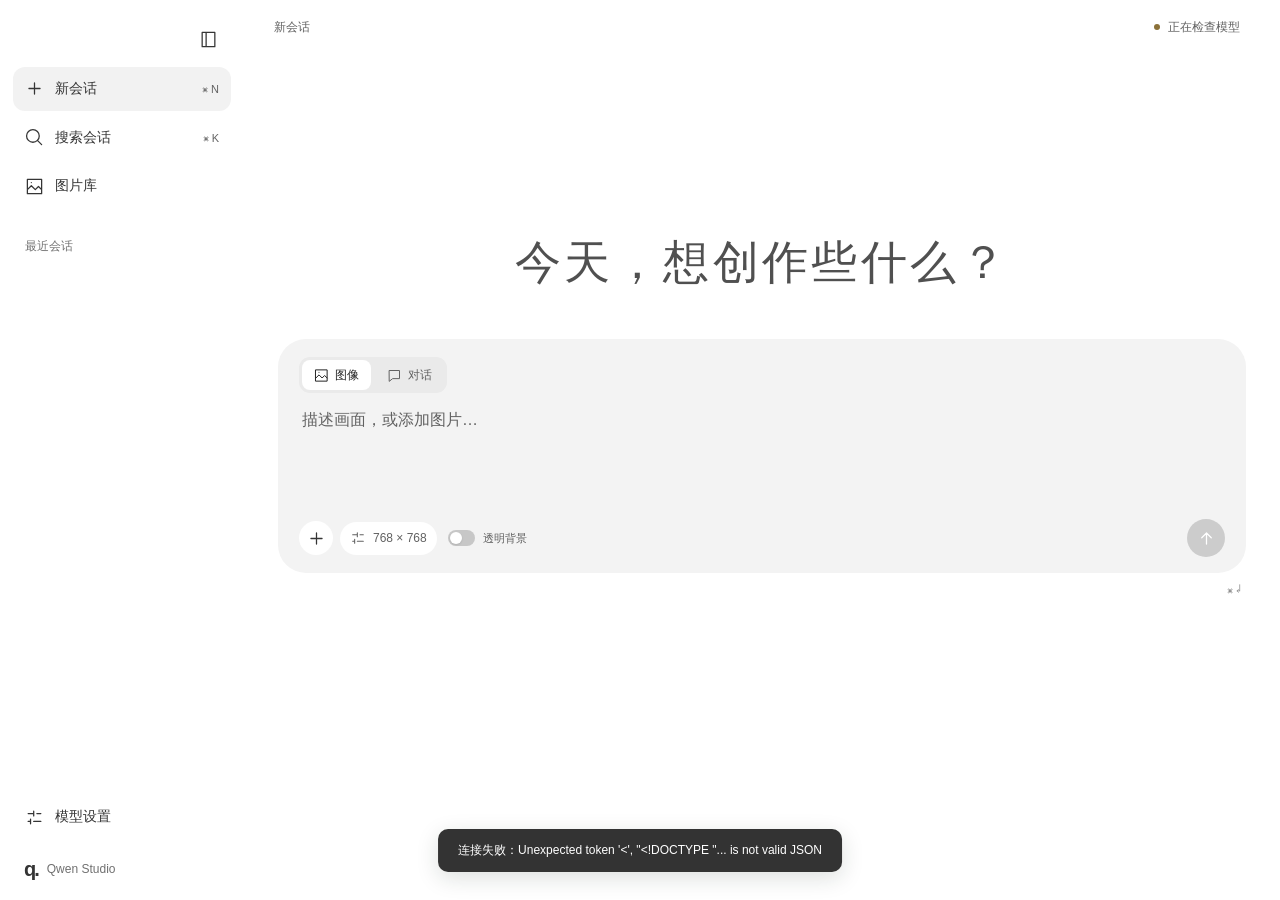
==== macos/web/index.html @ 16221697 "Release Qwen Studio desktop sources for macOS and Windows" ====
<!doctype html>
<html lang="zh-CN"><head><meta charset="UTF-8"><meta name="viewport" content="width=device-width,initial-scale=1"><meta name="studio-token" content="__STUDIO_TOKEN__"><title>Qwen Studio</title><link rel="stylesheet" href="style.css"></head>
<body><div id="app">
<aside id="sidebar"><div class="sidebar-top"><button class="icon-button" id="collapse" aria-label="收起侧栏" data-icon="panel"></button></div>
<nav><button id="new-session" class="nav-item selected"><i data-icon="plus"></i><span>新会话</span><kbd>⌘ N</kbd></button><button id="search-button" class="nav-item"><i data-icon="search"></i><span>搜索会话</span><kbd>⌘ K</kbd></button><button id="gallery-button" class="nav-item"><i data-icon="image"></i><span>图片库</span></button></nav>
<div class="history-heading">最近会话</div><input type="search" id="search" placeholder="搜索会话名称…" aria-label="搜索会话" hidden><div id="sessions" class="sessions"></div>
<div class="sidebar-bottom"><button id="settings-button" class="nav-item"><i data-icon="sliders"></i><span>模型设置</span></button><div class="brand-footer"><span class="brand-symbol" aria-hidden="true">q.</span><span>Qwen Studio</span></div></div></aside>
<main><header><button id="expand" class="icon-button" aria-label="展开侧栏" data-icon="panel" hidden></button><span id="thread-title">新会话</span><div class="header-right"><button id="model-status" class="status-button"><span class="status-dot amber"></span><span>正在检查模型</span></button><button id="session-menu" class="icon-button" aria-label="会话选项" data-icon="more" hidden></button></div></header>
<section id="workspace" class="workspace empty"><div id="welcome" class="welcome"><h1 id="welcome-line">今天，想创作些什么？</h1></div><div id="messages" class="messages" aria-live="polite"></div>
<div id="composer-area"><div id="task-tray" hidden><div class="task-tray-clip"><div class="task-tray-content"><div id="running-task"></div><div id="queued-tasks"></div></div></div></div><form id="composer"><div class="mode-row"><div class="segmented" role="group" aria-label="创作模式"><button type="button" data-mode="image" class="active"><i data-icon="image"></i>图像</button><button type="button" data-mode="chat"><i data-icon="chat"></i>对话</button></div><span id="model-label" hidden>Qwen-Image-2.1</span></div><div id="attachments"></div><textarea id="prompt" rows="3" placeholder="描述你想看见的画面…" aria-label="消息内容"></textarea><div class="composer-toolbar"><div class="toolbar-left"><button type="button" id="attach" class="icon-button" aria-label="创作工具" aria-haspopup="menu" aria-expanded="false" title="创作工具" data-icon="plus"></button><button type="button" id="options-button" class="text-button"><i data-icon="sliders"></i><span id="options-label">768 × 768</span></button><label id="transparent-label" class="transparency"><input type="checkbox" id="transparent">透明背景</label></div><div class="toolbar-right"><div id="model-controls" class="model-pill" hidden><button type="button" id="model-picker-button" aria-haspopup="menu" aria-expanded="false"><i data-icon="model"></i><span id="selected-model">选择模型</span></button><button type="button" id="thinking-picker-button" aria-label="思考强度" aria-haspopup="menu" aria-expanded="false"><span class="effort-icon" aria-hidden="true">💪</span><span id="selected-thinking">标准</span><i data-icon="chevron"></i></button><div id="model-popover" class="picker-popover" role="menu" hidden><div class="picker-heading">选择模型</div><div id="model-options"></div></div><div id="thinking-popover" class="picker-popover" role="menu" hidden><div class="picker-heading">思考强度</div><div id="thinking-options"></div></div></div><button id="send" class="send-button" type="submit" aria-label="发送" disabled data-icon="arrow"></button></div></div></form>
<div class="composer-foot"><span>⌘ ↵</span></div></div></section>
<section id="gallery" hidden><div class="section-heading"><div><h1>图片库</h1></div><button id="back" class="text-button">返回会话<i data-icon="arrow-right"></i></button></div><div id="gallery-grid"></div></section>
<section id="settings" class="settings-page" hidden><div class="dialog-heading"><h1>模型设置</h1><button id="close-settings" class="icon-button" aria-label="返回会话" data-icon="close"></button></div><div class="setting-block"><div class="setting-title"><strong>Qwen-Image-2.1</strong></div><p id="download-info">正在读取模型状态…</p><progress id="download-progress" max="1" value="0"></progress><div class="download-metrics"><span id="download-speed">正在测量速度…</span><span id="download-eta">剩余时间待估算</span></div><label class="setting-row download-source-row" for="download-source"><span>下载源</span><select id="download-source"><option value="">首次下载时选择</option></select></label><p id="download-source-note" class="muted small">选择适合当前网络的下载源。</p><button id="download" class="primary-button">下载模型</button><p id="download-error" class="error-text" hidden></p></div><div class="setting-block"><div class="setting-title"><strong>Ollama</strong><span id="ollama-state" class="tag">检查中</span></div></div><div class="setting-block appearance-settings"><div class="setting-title"><strong>首页</strong></div><label class="setting-row" for="welcome-language"><span>引导语语言</span><select id="welcome-language"><option value="auto">跟随系统</option><option value="zh">简体中文</option><option value="en">English</option></select></label><label class="setting-row" for="welcome-cycle"><span>引导语轮换</span><span class="transparency"><input id="welcome-cycle" type="checkbox" checked></span></label></div><div class="setting-block"><strong>本地文件</strong><p id="data-path" class="path"></p><button id="reveal-data" class="text-button"><i data-icon="folder"></i>在 Finder 中打开</button></div></section>
</main></div>
<dialog id="download-source-dialog" aria-labelledby="download-source-title"><form id="download-source-form"><div class="dialog-heading"><h2 id="download-source-title">选择下载源</h2><button type="button" class="icon-button close-dialog" aria-label="暂不下载" data-icon="close"></button></div><p class="muted">两种来源提供同一模型。选择会被记住，之后可在模型设置中更改。</p><div id="download-source-options"></div><p id="source-choice-error" class="error-text" hidden></p><div class="dialog-actions"><button type="button" class="text-button close-dialog">稍后再说</button><button id="confirm-download" type="submit" class="primary-button" disabled>开始下载</button></div></form></dialog>
<dialog id="options"><div class="dialog-heading"><h2>图像参数</h2><button class="icon-button close-dialog" aria-label="关闭参数" data-icon="close"></button></div><label class="field">图片尺寸<select id="size"><option value="512,512">512 × 512</option><option value="768,768" selected>768 × 768</option><option value="1024,1024">1024 × 1024</option><option value="1024,768">1024 × 768</option><option value="768,1024">768 × 1024</option><option value="1344,768">1344 × 768</option><option value="1536,1536">1536 × 1536</option><optgroup label="2K"><option value="2048,2048">2048 × 2048（1:1）</option><option value="2400,1792">2400 × 1792（4:3）</option><option value="1792,2400">1792 × 2400（3:4）</option><option value="2528,1696">2528 × 1696（3:2）</option><option value="1696,2528">1696 × 2528（2:3）</option><option value="2752,1536">2752 × 1536（16:9）</option><option value="1536,2752">1536 × 2752（9:16）</option></optgroup></select></label><label class="field">生成步数 <span class="muted small">40 步适合正式出图，较少步数用于预览。</span><input id="steps" type="number" min="1" max="60" value="40"></label><label class="field">随机种子 <span class="muted small">-1 表示随机，相同种子方便比较修改。</span><input id="seed" type="number" min="-1" max="4294967295" value="-1"></label><button id="apply-options" class="primary-button">完成</button></dialog>
<dialog id="session-options"><div class="dialog-heading"><h2>管理会话</h2><button class="icon-button close-dialog" aria-label="关闭" data-icon="close"></button></div><label class="field">会话名称<input id="rename-input" maxlength="80"></label><div class="dialog-actions"><button id="delete-session" class="danger-button">删除会话</button><button id="rename-session" class="primary-button">保存名称</button></div><p class="muted small">删除会话会移除聊天记录，已保存的图片文件仍保留在本地。</p></dialog>
<div id="creation-menu" popover="manual" role="menu" aria-label="创作工具"></div><dialog id="image-viewer" aria-label="图片预览"><div class="viewer-toolbar"><span>图片预览</span><button id="viewer-zoom" class="text-button">原始尺寸</button><button id="viewer-save" class="text-button">保存图片</button><button class="icon-button close-dialog" aria-label="关闭图片预览" data-icon="close"></button></div><div class="viewer-canvas"><img id="viewer-image" alt="图片完整预览"></div></dialog><div id="toast" role="status" hidden></div><input id="file-input" type="file" accept="image/png,image/jpeg,image/webp" multiple hidden><script src="app.js"></script></body></html>
---- macos/web/style.css ----
:root{--canvas:#f7f7f5;--sidebar:#eeefec;--surface:#fff;--ink:#242725;--muted:#58625a;--line:#daddd7;--hover:#e4e7e1;--accent:#315b49;--accent-soft:#e2eae3;--error:#a33b37;--radius:14px;--font:-apple-system,BlinkMacSystemFont,"Helvetica Neue","PingFang SC",sans-serif}*{box-sizing:border-box}body{margin:0;font:14px/1.55 var(--font);color:var(--ink);background:var(--canvas);height:100vh;overflow:hidden}button,input,select,textarea{font:inherit;color:inherit}button{cursor:pointer;border:0;background:none}button:disabled{cursor:default;opacity:.4}button,input,select,textarea{outline:none}button:focus-visible,input:focus-visible,select:focus-visible,textarea:focus-visible{outline:2px solid var(--accent);outline-offset:3px}::selection{background:#c8dccd}textarea{caret-color:var(--accent)}::-webkit-scrollbar{width:7px;height:7px}::-webkit-scrollbar-thumb{background:#c9cec6;border-radius:8px}i,svg{width:19px;height:19px;flex-shrink:0;display:inline-block}svg{fill:none;stroke:currentColor;stroke-width:1.6;stroke-linecap:round;stroke-linejoin:round}button{transition:background .15s ease-out,color .15s ease-out}button:hover{background:var(--hover)}[hidden]{display:none!important}#app{display:flex;height:100vh}aside{width:244px;flex-shrink:0;background:var(--sidebar);border-right:1px solid #e0e3dc;padding:22px 14px 16px;display:flex;flex-direction:column}.brand-small{display:flex;align-items:center;gap:10px;padding:8px 9px 32px;font-weight:600;font-size:15px;letter-spacing:-.3px}.brand-symbol{font-size:28px;font-weight:700;line-height:1;letter-spacing:-2px}.brand-small .icon-button{margin-left:auto;color:var(--muted)}.icon-button{display:flex;align-items:center;justify-content:center;width:34px;height:34px;border-radius:8px;flex-shrink:0}nav{display:grid;gap:5px}.nav-item{display:flex;align-items:center;text-align:left;gap:11px;width:100%;padding:10px 12px;border-radius:9px}.nav-item.selected{background:#dfe3dc}.nav-item kbd{font:11px var(--font);color:var(--muted);margin-left:auto}.history-heading{padding:31px 12px 12px;color:var(--muted);font-size:12px}.sessions{flex:1;min-height:0;overflow:auto}.session{display:block;width:100%;padding:10px 12px;text-align:left;border-radius:8px;white-space:nowrap;overflow:hidden;text-overflow:ellipsis;font-size:13px}.session.current{background:#e1e5de;font-weight:500}.history-empty{color:var(--muted);font-size:12px;line-height:1.8;padding:4px 12px}.sidebar-bottom{padding-top:12px}.local-status{display:flex;gap:10px;align-items:center;border-top:1px solid var(--line);margin:16px 9px 0;padding:19px 2px 0;font-size:12px}.local-status small{display:block;color:var(--muted);font-size:11px;margin-top:3px}.status-dot{width:6px;height:6px;border-radius:50%;background:var(--accent);display:inline-block;flex-shrink:0}.status-dot.amber{background:#9b752c}main{flex:1;min-width:0;display:flex;flex-direction:column}header{height:65px;display:flex;align-items:center;gap:12px;padding:0 32px;flex-shrink:0}#thread-title{color:var(--muted);font-size:12px;overflow:hidden;text-overflow:ellipsis;white-space:nowrap}.header-right{margin-left:auto;display:flex;gap:8px;align-items:center}.status-button{display:flex;gap:8px;align-items:center;color:var(--muted);font-size:11px;padding:7px 10px;border-radius:7px;white-space:nowrap}.workspace{flex:1;min-height:0;display:flex;flex-direction:column;padding:0 max(32px,calc((100% - 860px)/2));}.workspace.empty{justify-content:center;padding-bottom:7vh}#welcome{margin-bottom:26px}.wordmark{font-size:28px;font-weight:650;letter-spacing:-1px}.wordmark span{font-weight:400}.wordmark b{color:var(--accent);font-weight:700;margin-left:2px}h1{font-size:30px;font-weight:500;letter-spacing:-.8px;line-height:1.4;margin:24px 0 7px}#welcome p{font-size:14px;color:var(--muted);margin:0}.messages{overflow:auto;flex:1;padding:18px 4px 36px}.empty .messages{display:none}.message{margin-bottom:28px;line-height:1.85}.message .role{font-size:11px;color:var(--muted);font-weight:500;margin-bottom:8px}.message.user{margin-left:10%;display:flex;flex-direction:column;align-items:flex-end}.message.user .content{background:#e9ece5;padding:12px 18px;border-radius:14px;max-width:100%}.content{white-space:pre-wrap;overflow-wrap:anywhere;font-size:14px}.message.error .content{color:var(--error);padding:14px;background:#faeeeb;border-radius:10px}.message-images{display:flex;gap:10px;flex-wrap:wrap;margin:12px 0}.result-image{display:block;max-height:520px;max-width:100%;border-radius:12px;object-fit:contain;background:#ededed}.user .result-image{max-width:140px;max-height:140px}.image-actions{display:flex;gap:8px;margin-top:10px}.image-meta{font-size:11px;color:var(--muted);margin-top:10px;font-variant-numeric:tabular-nums}.job-state{margin-top:15px;color:var(--muted);font-size:12px}.job-state progress{margin-top:10px;max-width:320px}.job-state .text-button{margin-top:8px}#composer-area{padding-bottom:20px}#composer{border:1px solid #cfd4cb;border-radius:var(--radius);background:var(--surface);padding:14px 15px 12px;transition:border-color .2s ease-out}#composer:focus-within{border-color:#8ea895}.mode-row{display:flex;align-items:center;justify-content:space-between;margin-bottom:9px}.segmented{display:flex;gap:4px;padding:3px;background:#f0f2ed;border-radius:8px}.segmented button{font-size:12px;display:flex;align-items:center;gap:6px;padding:5px 11px;border-radius:6px;color:var(--muted)}.segmented button svg{width:15px;height:15px}.segmented .active{background:#fff;color:var(--ink);box-shadow:0 1px 3px #18271912}#model-label{font-size:11px;color:var(--muted);padding-right:6px}textarea{display:block;resize:none;width:100%;border:0;background:transparent;padding:10px 3px;font-size:16px;line-height:1.7;min-height:92px;max-height:220px}textarea::placeholder{color:var(--muted)}textarea:focus-visible{outline:0}.composer-toolbar{display:flex;justify-content:space-between;align-items:center;gap:10px;margin-top:8px}.toolbar-left{display:flex;gap:9px;align-items:center;min-width:0}.text-button{display:inline-flex;gap:7px;align-items:center;border-radius:7px;padding:7px 10px;font-size:12px;color:var(--muted)}.text-button svg{width:16px;height:16px}.transparency{display:flex;align-items:center;gap:5px;font-size:11px;color:var(--muted)}input[type=checkbox]{accent-color:var(--accent)}.send-button{background:var(--accent);color:#fff;border-radius:50%;width:35px;height:35px;display:flex;justify-content:center;align-items:center;flex-shrink:0}.send-button:hover{background:#264b3a}.send-button:disabled{background:#cccccc;opacity:1}.composer-foot{display:flex;justify-content:space-between;gap:12px;margin:10px 4px 0;color:var(--muted);font-size:11px}#suggestions{display:grid;gap:4px;margin:25px 1px 0}#suggestions button{display:flex;align-items:center;gap:12px;text-align:left;padding:10px 9px;color:var(--muted);font-size:12px;border-radius:8px}#suggestions button>svg:last-child{margin-left:auto;width:15px;opacity:0}#suggestions button:hover>svg:last-child{opacity:1}#attachments{display:flex;gap:8px;flex-wrap:wrap}.attachment{position:relative;margin-top:8px}.attachment img{width:65px;height:65px;object-fit:cover;border-radius:8px}.attachment button{position:absolute;right:-4px;top:-4px;width:21px;height:21px;background:var(--ink);color:white;display:grid;place-items:center;border-radius:50%}.attachment svg{width:12px;height:12px}select,input[type=number],input[type=search],input:not([type]){border:1px solid var(--line);border-radius:7px;background:white;padding:8px 10px}#chat-model{max-width:250px;font-size:12px;border:0;background:var(--canvas);padding:7px}#search{width:100%;font-size:12px;margin-bottom:10px}#gallery{padding:32px 48px;overflow:auto}.section-heading{display:flex;justify-content:space-between;align-items:center;margin-bottom:28px}.section-heading h1{margin:0}.section-heading p{color:var(--muted);font-size:13px}#gallery-grid{display:grid;grid-template-columns:repeat(auto-fill,minmax(220px,1fr));gap:24px}.gallery-item img{width:100%;aspect-ratio:1;object-fit:cover;border-radius:12px}.gallery-empty{color:var(--muted);padding-top:80px;grid-column:1/-1;text-align:center}dialog{border:1px solid var(--line);border-radius:16px;background:var(--canvas);padding:26px;width:480px;max-width:calc(100vw - 40px);max-height:85vh;color:var(--ink)}dialog::backdrop{background:#20291f35;backdrop-filter:blur(3px)}.dialog-heading{display:flex;align-items:center;justify-content:space-between;gap:15px}h2{font-size:20px;font-weight:600;letter-spacing:-.5px;margin:0}.muted{color:var(--muted);font-size:12px;line-height:1.8}.small{font-size:11px}.setting-block{padding:21px 0;border-bottom:1px solid var(--line)}.setting-block:last-of-type{border:0}.setting-title{display:flex;align-items:center;justify-content:space-between}.tag{font-size:11px;color:var(--muted);background:#e8ece5;border-radius:5px;padding:3px 7px}#download-info{font-size:12px}progress{appearance:none;display:block;width:100%;height:4px;border:0;border-radius:5px;background:#e4e4e4;accent-color:var(--accent)}progress::-webkit-progress-bar{background:#e4e4e4;border-radius:5px}progress::-webkit-progress-value{background:var(--accent);border-radius:5px}.primary-button{background:var(--accent);color:#fff;border-radius:8px;padding:9px 16px;font-size:12px}.primary-button:hover{background:#234a37}.path{font-size:11px;overflow-wrap:anywhere;color:var(--muted)}.field{display:flex;flex-direction:column;gap:8px;margin:22px 0;font-size:13px}.dialog-actions{display:flex;justify-content:space-between}.danger-button{color:var(--error);padding:8px 12px;border-radius:7px}.error-text{font-size:11px;color:var(--error);overflow-wrap:anywhere}#toast{position:fixed;bottom:28px;left:50%;transform:translateX(-50%);padding:12px 20px;border-radius:10px;background:#29372d;color:#fff;box-shadow:0 6px 22px #15261925;font-size:12px;max-width:85vw;z-index:20}.sidebar-hidden aside{display:none}.drop-active #composer{border:2px dashed var(--accent);background:#f2f2f2}@media(max-width:950px){aside{width:210px}.workspace{padding-left:28px;padding-right:28px}header{padding:0 25px}}@media(max-width:650px){aside{display:none}.workspace{padding:0 20px}.workspace.empty{padding-bottom:5vh}header{padding:0 18px}h1{font-size:25px}.wordmark{font-size:24px}.toolbar-left{gap:2px}.composer-foot{font-size:11px}#gallery{padding:24px}#model-label{font-size:11px}.brand-small{padding-bottom:20px}#suggestions{margin-top:20px}#options-button{padding:7px}#expand{display:flex!important}}@media(prefers-reduced-motion:reduce){*{transition:none!important;scroll-behavior:auto!important}}

.history-empty{white-space:pre-line}.path,.small,.error-text{font-size:12px}

.download-metrics{display:flex;justify-content:space-between;margin-top:10px;font-size:12px;color:var(--muted);font-variant-numeric:tabular-nums}
/* The user's revised cool-white desktop direction. */
:root{--canvas:#f7f7f7;--sidebar:#f7f7f7;--surface:#fff;--ink:#242424;--muted:#626262;--line:#dedede;--hover:#ececec;--accent:#333333;--accent-soft:#e9e9e9;--ease:cubic-bezier(.16,1,.3,1)}
body{background:var(--canvas)}#app{display:grid;grid-template-columns:244px minmax(0,1fr);transition:grid-template-columns 360ms var(--ease)}aside{width:244px;border-right:1px solid var(--line);padding-top:13px;overflow:hidden;transition:opacity 180ms ease,transform 360ms var(--ease)}.sidebar-top{height:43px;display:flex;justify-content:flex-end;align-items:center;padding:0 6px;margin-bottom:12px}.brand-footer{display:flex;align-items:center;gap:9px;margin:16px 10px 0;padding:16px 1px 3px;border-top:1px solid var(--line);font-size:12px;color:var(--muted);font-weight:500}.brand-footer .brand-symbol{font-size:21px;color:var(--ink)}.nav-item.selected,.session.current{background:#e7e7e7}.nav-item{transition:background 140ms ease,color 140ms ease,transform 180ms var(--ease)}.nav-item:active{transform:scale(.98)}.sidebar-hidden{grid-template-columns:0 minmax(0,1fr)!important}.sidebar-hidden aside{display:flex!important;transform:translateX(-25px);opacity:0;pointer-events:none;visibility:hidden;transition:opacity 150ms ease,transform 360ms var(--ease),visibility 0s 360ms}header{height:66px}.status-dot,.send-button,.primary-button{background:var(--accent)}.send-button:hover,.primary-button:hover{background:#171717}.status-dot.amber{background:#8b7139}.workspace{padding-left:max(36px,calc((100% - 850px)/2));padding-right:max(36px,calc((100% - 850px)/2))}.workspace.empty{padding-bottom:9vh}.workspace.empty #composer-area{width:100%}#composer{padding:15px 17px 13px;border-radius:18px;border-color:#dedede;background:#ffffffeb;transition:border-color 180ms ease,box-shadow 180ms ease}#composer:focus-within{border-color:#9a9a9a}textarea{min-height:130px;font-size:16px;caret-color:var(--accent)}textarea::placeholder{color:var(--muted)}.mode-row{margin-bottom:0;justify-content:flex-start}.segmented{background:#f0f0f0;position:relative}.segmented button{position:relative;transition:color 160ms,background 180ms}.segmented .active{color:#242424}.toolbar-left{gap:7px}.toolbar-right{display:flex;gap:12px;align-items:center;flex-shrink:0}.model-pill{position:relative;display:flex;align-items:center;gap:0;border:1px solid #dedede;border-radius:24px;background:#fff;padding:2px 5px}.model-pill>button{display:flex;align-items:center;gap:7px;padding:6px 9px;border-radius:18px;font-size:12px;white-space:nowrap;min-height:31px}.model-pill>button svg{width:16px;height:16px}.model-pill>button[aria-expanded=true]{background:#efefef}.model-pill #thinking-picker-button{color:#5c5c5c}.model-pill #thinking-picker-button svg:last-child{width:12px;height:12px}.picker-popover{position:absolute;bottom:calc(100% + 10px);right:0;min-width:218px;padding:7px;border-radius:12px;background:#fff;box-shadow:0 8px 28px #22222222;z-index:12;transform-origin:85% 100%}.picker-heading{padding:7px 10px;font-size:11px;color:var(--muted)}.picker-option{display:flex;align-items:center;justify-content:space-between;width:100%;gap:18px;padding:10px;border-radius:7px;text-align:left;font-size:13px}.picker-option[aria-checked=true]{color:var(--accent);background:#f0f0f0}.picker-option svg{width:15px;height:15px}.composer-foot{justify-content:flex-end;color:var(--muted);height:16px}.message.user .content{background:#ebebeb}.settings-page{padding:42px 64px;overflow:auto;flex:1;min-height:0}.settings-page>.dialog-heading{max-width:820px;margin-bottom:46px}.settings-page h1{font-size:26px;font-weight:500;margin:0}.setting-block{max-width:820px;padding:27px 0 32px;border-bottom:1px solid var(--line)}.setting-block:first-of-type{padding-top:0}.setting-title{margin-bottom:24px}.setting-title strong{font-size:15px;font-weight:500}.setting-block progress{height:5px;margin:17px 0;background:#e4e4e4}.setting-block .primary-button{margin-top:12px}.settings-page .tag{background:#ececec;color:#535353}.settings-page .path{font-size:12px;line-height:1.8}.setting-block p{font-size:12px}.download-metrics{color:var(--muted)}.download-metrics span:first-child{color:var(--accent)}progress::-webkit-progress-value{transition:width 350ms var(--ease);background:var(--accent)}.primary-button,.send-button{transition:background 140ms,transform 180ms var(--ease)}.primary-button:active,.send-button:active{transform:scale(.94)}.transparency{white-space:nowrap}.transparency input{appearance:none;width:27px;height:16px;background:#c7c7c7;border:0;border-radius:12px;position:relative;transition:background 180ms;margin-right:3px}.transparency input:before{content:"";position:absolute;left:2px;top:2px;width:12px;height:12px;background:white;border-radius:50%;box-shadow:0 1px 2px #22222220;transition:transform 200ms var(--ease)}.transparency input:checked{background:var(--accent)}.transparency input:checked:before{transform:translateX(11px)}.picker-popover:focus{outline:none}#toast{background:#333333}::selection{background:#dedede}::-webkit-scrollbar-thumb{background:#c9c9c9}#expand{transition:background 150ms}dialog{background:var(--canvas)}dialog::backdrop{background:#24242425}.tag{background:#ececec}#gallery{flex:1;min-height:0}.section-heading h1{font-size:26px;font-weight:500}.section-heading{margin-bottom:35px}
@media(max-width:1050px){#app{grid-template-columns:210px minmax(0,1fr)}aside{width:210px}.workspace{padding-left:25px;padding-right:25px}.model-pill>button{font-size:11px;padding:6px}.toolbar-right{gap:8px}.settings-page{padding:30px 40px}}
@media(max-width:900px){.toolbar-left{gap:3px}.model-pill>button{gap:5px}.model-pill>button svg{width:14px;height:14px}.toolbar-right{gap:6px}.transparency{font-size:11px}.workspace{padding-left:21px;padding-right:21px}}
@media(prefers-reduced-motion:reduce){#app,aside,.sidebar-hidden aside{transition:opacity 100ms ease!important}.send-button:active,.nav-item:active,.primary-button:active{transform:none}}

:root{--canvas:#f7f7f7;--sidebar:#f3f3f3;--surface:#fff;--ink:#242424;--muted:#626262;--line:#dedede;--hover:#ececec;--accent:#333;--accent-soft:#e9e9e9}

/* Wider creation canvas, a single animated prompt, and native titlebar navigation. */
.native-shell .sidebar-top,.native-shell #expand{display:none!important}
aside{padding-top:22px}.sidebar-top{margin-bottom:6px}
header{height:54px;padding:0 30px}
.workspace{padding-left:max(30px,calc((100% - 1040px)/2));padding-right:max(30px,calc((100% - 1040px)/2))}
.workspace.empty{padding-left:max(34px,calc((100% - 1320px)/2));padding-right:max(34px,calc((100% - 1320px)/2));padding-bottom:6vh}
#welcome{margin:0 0 32px;text-align:center;flex-shrink:0}
#welcome-line{font-size:clamp(25px,2.7vw,38px);line-height:1.5;font-weight:500;letter-spacing:-.025em;margin:0;min-height:1.5em;text-wrap:balance}
#welcome-line:lang(en){font-weight:500;letter-spacing:-.035em}
.welcome-unit{display:inline-block;white-space:pre}
#composer{border-radius:20px;padding:18px 21px 16px;background:#fff;border-color:#dcdcdc}
#composer:focus-within{border-color:#a0a0a0}
textarea{min-height:84px;font-size:16px;padding:13px 3px}
.empty textarea{min-height:116px}
.composer-toolbar{margin-top:10px}
.segmented{padding:3px;background:#f3f3f3;border-radius:9px}
.segmented button{padding:6px 12px;font-size:12px}
.model-pill{padding:3px 5px}.model-pill>button{font-size:12px;min-height:32px}
.effort-icon{font-size:16px;line-height:1;display:inline-block}
.send-button{width:37px;height:37px}
.composer-foot{margin-top:9px;opacity:.8}
.setting-row{display:flex;align-items:center;justify-content:space-between;gap:20px;margin:20px 0;font-size:13px}
.setting-row select{font-size:12px;min-width:130px}
@media(min-width:1500px){.workspace.empty{padding-left:max(68px,calc((100% - 1320px)/2));padding-right:max(68px,calc((100% - 1320px)/2))}.empty textarea{min-height:130px}}
@media(max-width:1050px){header{padding:0 24px}.workspace,.workspace.empty{padding-left:24px;padding-right:24px}#composer{padding:15px 17px 13px}#welcome-line{font-size:27px}}
@media(max-height:720px){.workspace.empty{padding-bottom:2vh}#welcome{margin-bottom:22px}.empty textarea{min-height:96px}}
/* User-pinned Ollama input material: tonal surfaces, no drawn container edges. */
:root{--canvas:#fff;--sidebar:#f7f7f7;--hover:#eaeaea}
aside{border-right:0}.brand-footer{border-top:0}
#composer{border:0;border-radius:28px;background:#f3f3f3;transition:background 180ms ease}
#composer:focus-within{border:0;background:#f1f1f1;box-shadow:none}
.model-pill{border:0;background:none;padding:0;gap:8px}
.model-pill>button{background:#fff;border-radius:22px;padding:8px 13px;min-height:38px}
.model-pill>button:hover,.model-pill>button[aria-expanded=true]{background:#e5e5e5}
.segmented{background:#eaeaea;border-radius:11px}.segmented .active{box-shadow:none;border-radius:8px}
.send-button{width:38px;height:38px}.toolbar-right{gap:10px}
#options-button,#attach{background:#fff;border-radius:20px}#options-button:hover,#attach:hover{background:#e5e5e5}
.drop-active #composer{border:0;background:#e6e6e6}
@media(max-width:1050px){.model-pill>button{font-size:11px;padding:7px 10px}.model-pill{gap:6px}}
/* A continuous white shell, with soft fills defining interactive regions. */
:root{--sidebar:#fff;--hover:#f0f0f0;--accent-soft:#f2f2f2}
aside{padding:18px 13px 18px}.nav-item{border-radius:12px;padding:11px 12px}.nav-item.selected,.session.current{background:#f2f2f2}.session{font-size:14px;border-radius:12px;padding:10px 12px}.session.current{font-weight:400}.history-heading{padding-top:29px;color:#727272}.brand-footer{margin-top:8px;padding-top:12px;color:#707070}.brand-footer .brand-symbol{font-size:20px}.icon-button,.text-button{border-radius:12px}.status-button{border-radius:16px;font-size:12px}
.message{margin-bottom:34px}.content{font-size:15px;line-height:1.85;max-width:78ch}.message .role{font-size:12px;margin-bottom:10px}.message.user .content{background:#f2f2f2;padding:12px 18px;border-radius:20px}.messages{padding-top:22px;padding-bottom:28px}.workspace:not(.empty){padding-left:max(30px,calc((100% - 960px)/2));padding-right:max(30px,calc((100% - 960px)/2))}.workspace:not(.empty) textarea{min-height:66px}
.picker-popover{border-radius:18px;padding:8px;box-shadow:0 10px 35px #00000018}.picker-option{border-radius:11px}.picker-option[aria-checked=true]{background:#f3f3f3}
dialog{border:0;border-radius:24px;background:#fff;box-shadow:0 18px 60px #00000022;padding:28px}dialog::backdrop{background:#00000020;backdrop-filter:blur(2px)}select,input[type=number],input[type=search],input:not([type]){border:0;border-radius:11px;background:#f3f3f3;padding:10px 12px}.primary-button{border-radius:18px;padding:10px 19px}.setting-block{border-bottom:0;padding-bottom:26px}.setting-block+.setting-block{padding-top:25px}.settings-page>.dialog-heading{margin-bottom:28px}.tag{border-radius:9px}.danger-button{border-radius:12px}
@media(max-width:1050px){.workspace:not(.empty){padding-left:24px;padding-right:24px}}
/* The user's requested chromatic entrance settles into light, widely spaced type. */
:root{--ink:#353535}
.workspace.empty{padding-bottom:12vh}
#welcome{margin-bottom:42px}
#welcome-line{font-size:clamp(32px,3.6vw,48px);font-weight:300;line-height:1.5;letter-spacing:.075em;color:#505050}
#welcome-line:lang(en){font-weight:300;letter-spacing:.012em}
@media(max-width:1050px){#welcome-line{font-size:clamp(30px,3.6vw,38px)}}
@media(max-height:720px){.workspace.empty{padding-bottom:7vh}#welcome{margin-bottom:30px}}
/* Keep image content inside the viewport instead of expanding the grid's minimum row. */
html,body{width:100%;height:100%;overflow:hidden;overscroll-behavior:none}
#app{height:100dvh;grid-template-rows:minmax(0,1fr);overflow:hidden}
main{height:100%;min-height:0;overflow:hidden}
.workspace{min-height:0;overflow:hidden}.messages{min-height:0;overscroll-behavior:contain;overflow-y:auto}
#composer-area{flex-shrink:0;min-height:0}
.result-image{cursor:zoom-in}
#image-viewer{width:min(94vw,1440px);max-width:94vw;height:91vh;max-height:91vh;padding:16px;background:#f8f8f8;overflow:hidden}
#image-viewer[open]{display:flex;flex-direction:column}
.viewer-toolbar{display:flex;align-items:center;gap:10px;flex-shrink:0;padding:2px 4px 14px}.viewer-toolbar span{margin-right:auto;color:var(--muted);font-size:13px}
.viewer-canvas{flex:1;min-height:0;overflow:auto;display:grid;place-items:center;border-radius:16px;background:#eee}
#viewer-image{max-width:100%;max-height:100%;width:auto;height:auto;object-fit:contain;cursor:zoom-in}
.viewer-canvas.zoomed{display:block}.viewer-canvas.zoomed #viewer-image{max-width:none;max-height:none;cursor:zoom-out}
.messages{container-type:size;scroll-padding-block:24px}
.generation-canvas{--preview-height:clamp(120px,calc(100cqh - 140px),400px);position:relative;width:min(100%,440px,calc(var(--preview-height) * var(--preview-ratio,1)));overflow:hidden;border-radius:22px;background:#eee;isolation:isolate;margin:16px 0}
.generation-canvas:before{content:"";position:absolute;inset:-35%;background:radial-gradient(ellipse at 28% 38%,#b5bcc3 0,transparent 40%),radial-gradient(ellipse at 72% 63%,#d1c7be 0,transparent 43%),#ececec;filter:blur(28px);animation:forming 7s ease-in-out infinite alternate;transition:opacity 700ms}
.generation-preview{display:block;position:absolute;inset:0;width:100%;height:100%;object-fit:contain;opacity:0;transition:opacity 900ms ease,filter 1s ease;pointer-events:none}
.has-preview .generation-preview{opacity:1}.has-preview:before{opacity:0}
.generation-caption{position:absolute;bottom:14px;left:16px;font-size:12px;color:#555;background:#ffffffe6;border-radius:14px;padding:5px 10px;z-index:1}
@keyframes forming{from{transform:translate(-5%,-3%) rotate(-8deg) scale(1)}to{transform:translate(7%,5%) rotate(12deg) scale(1.12)}}
@media(prefers-reduced-motion:reduce){.generation-canvas:before{animation:none}.generation-preview{transition:opacity 120ms ease!important}}
.workspace:not(.empty) .mode-row{display:none}
.workspace:not(.empty) #composer{padding:10px 16px 12px;border-radius:24px}
.workspace:not(.empty) textarea{height:72px;min-height:72px;padding:9px 3px;line-height:1.6}
.workspace:not(.empty) .composer-toolbar{margin-top:3px}
.workspace:not(.empty) #composer-area{padding-bottom:12px}
#creation-menu{position:fixed;margin:0;padding:0;inset:auto;width:225px;height:194px;border:0;overflow:visible;background:transparent;pointer-events:none}
#creation-menu::backdrop{background:transparent;pointer-events:none}
.circle-action{position:absolute;left:0;top:140px;width:44px;height:44px;display:grid;place-items:center;pointer-events:auto;border-radius:50%;background:#303030;color:#fff;box-shadow:0 5px 18px #00000018}
.circle-action:hover,.circle-action:focus-visible{background:#505050}
.circle-action svg{width:19px;height:19px}
.circle-label{position:absolute;bottom:calc(100% + 7px);left:50%;transform:translateX(-50%);white-space:nowrap;padding:4px 8px;border-radius:8px;background:#333;color:#fff;font-size:11px;opacity:0;pointer-events:none;transition:opacity 120ms}
.circle-action:hover .circle-label,.circle-action:focus-visible .circle-label{opacity:1}
#attach{transition:background 180ms,transform 300ms var(--ease)}#attach svg{transition:transform 300ms var(--ease)}.creation-open #attach svg{transform:rotate(135deg)}.creation-open #attach{background:#dedede}
#viewer-image{width:100%;height:100%}.viewer-canvas.zoomed #viewer-image{width:auto;height:auto}
/* Focus follows the borderless surface language; never draw an outer selection ring. */
*:focus,*:focus-visible{outline:none!important;outline-offset:0!important}
button:focus-visible{background:#e5e5e5}
input:focus-visible,select:focus-visible{background:#e9e9e9}
textarea:focus-visible{background:transparent}
.send-button:focus-visible,.primary-button:focus-visible,.circle-action:focus-visible{background:#555;color:#fff}
.result-image:focus,.result-image:focus-visible{outline:none!important;box-shadow:none}

#task-tray{display:grid;grid-template-rows:0fr;transition:grid-template-rows 260ms var(--ease);font-size:12px;color:#626262}
#task-tray.is-open{grid-template-rows:1fr}
.task-tray-clip{min-height:0;overflow:hidden}
.task-tray-content{margin:0 0 12px;padding:10px 14px;border-radius:18px;background:#f4f4f4;max-height:112px;overflow:auto;opacity:0;transform:translateY(8px) scale(.985);transform-origin:center bottom;transition:opacity 160ms ease,transform 260ms var(--ease)}
.is-open .task-tray-content{opacity:1;transform:translateY(0) scale(1)}
#running-task,#queued-tasks>div{display:flex;align-items:center;gap:12px;min-height:28px}
#running-task>span,#queued-tasks>div>button:first-child{flex:1;text-align:left;overflow:hidden;text-overflow:ellipsis;white-space:nowrap}
#task-tray button{padding:4px 8px;border-radius:9px;background:transparent;font-size:12px;color:#454545}#task-tray button:hover{background:#e6e6e6}
#task-tray .danger-button,.job-state .danger-button{color:#c23535}
#task-tray .danger-button:hover,.job-state .danger-button:hover{color:#a62525;background:#f8e7e7}
.download-source-row{margin-top:24px;margin-bottom:8px}
#download-source-dialog{width:420px}
#download-source-dialog .muted{margin:16px 0 24px;font-size:13px}
#download-source-options{display:grid;gap:10px;margin-bottom:26px}
.source-choice{display:flex;align-items:center;gap:14px;padding:16px 18px;background:#f5f5f5;border-radius:16px;cursor:pointer;transition:background 150ms}
.source-choice:has(input:checked){background:#e9e9e9}
.source-choice:has(input:focus-visible){background:#e4e4e4}
.source-choice input{appearance:none;width:18px;height:18px;padding:0;border:0;border-radius:50%;background:#d1d1d1;flex-shrink:0}
.source-choice input:checked{background:radial-gradient(circle,#fff 0 3px,#333 4px)}
.source-choice strong{display:block;font-size:14px;font-weight:500}
.source-choice small{display:block;font-size:12px;color:#626262;margin-top:5px}
@media(prefers-reduced-motion:reduce){#task-tray{transition:none}.task-tray-content{transform:none;transition:opacity 80ms ease!important}}
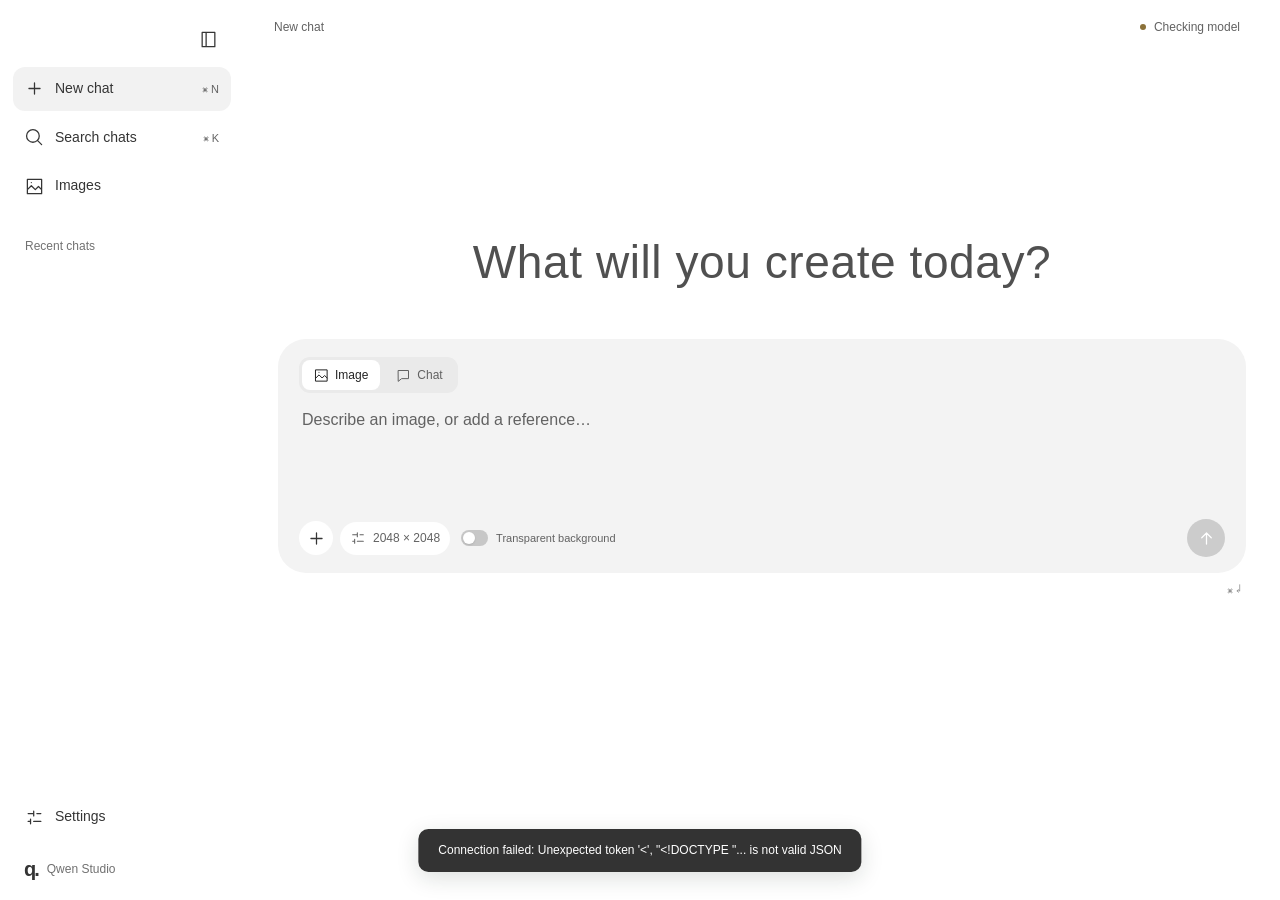
==== commit fab6cfb6: "Add environment onboarding, bilingual UI and official image generation controls" ====
--- a/macos/web/index.html
+++ b/macos/web/index.html
@@ -1,5 +1,5 @@
 <!doctype html>
-<html lang="zh-CN"><head><meta charset="UTF-8"><meta name="viewport" content="width=device-width,initial-scale=1"><meta name="studio-token" content="__STUDIO_TOKEN__"><title>Qwen Studio</title><link rel="stylesheet" href="style.css"></head>
+<html lang="zh-CN"><head><meta charset="UTF-8"><meta name="viewport" content="width=device-width,initial-scale=1"><meta name="studio-language" content="__STUDIO_LANGUAGE__"><meta name="studio-token" content="__STUDIO_TOKEN__"><title>Qwen Studio</title><link rel="stylesheet" href="style.css"></head>
 <body><div id="app">
 <aside id="sidebar"><div class="sidebar-top"><button class="icon-button" id="collapse" aria-label="收起侧栏" data-icon="panel"></button></div>
 <nav><button id="new-session" class="nav-item selected"><i data-icon="plus"></i><span>新会话</span><kbd>⌘ N</kbd></button><button id="search-button" class="nav-item"><i data-icon="search"></i><span>搜索会话</span><kbd>⌘ K</kbd></button><button id="gallery-button" class="nav-item"><i data-icon="image"></i><span>图片库</span></button></nav>
@@ -7,12 +7,12 @@
 <div class="sidebar-bottom"><button id="settings-button" class="nav-item"><i data-icon="sliders"></i><span>模型设置</span></button><div class="brand-footer"><span class="brand-symbol" aria-hidden="true">q.</span><span>Qwen Studio</span></div></div></aside>
 <main><header><button id="expand" class="icon-button" aria-label="展开侧栏" data-icon="panel" hidden></button><span id="thread-title">新会话</span><div class="header-right"><button id="model-status" class="status-button"><span class="status-dot amber"></span><span>正在检查模型</span></button><button id="session-menu" class="icon-button" aria-label="会话选项" data-icon="more" hidden></button></div></header>
 <section id="workspace" class="workspace empty"><div id="welcome" class="welcome"><h1 id="welcome-line">今天，想创作些什么？</h1></div><div id="messages" class="messages" aria-live="polite"></div>
-<div id="composer-area"><div id="task-tray" hidden><div class="task-tray-clip"><div class="task-tray-content"><div id="running-task"></div><div id="queued-tasks"></div></div></div></div><form id="composer"><div class="mode-row"><div class="segmented" role="group" aria-label="创作模式"><button type="button" data-mode="image" class="active"><i data-icon="image"></i>图像</button><button type="button" data-mode="chat"><i data-icon="chat"></i>对话</button></div><span id="model-label" hidden>Qwen-Image-2.1</span></div><div id="attachments"></div><textarea id="prompt" rows="3" placeholder="描述你想看见的画面…" aria-label="消息内容"></textarea><div class="composer-toolbar"><div class="toolbar-left"><button type="button" id="attach" class="icon-button" aria-label="创作工具" aria-haspopup="menu" aria-expanded="false" title="创作工具" data-icon="plus"></button><button type="button" id="options-button" class="text-button"><i data-icon="sliders"></i><span id="options-label">768 × 768</span></button><label id="transparent-label" class="transparency"><input type="checkbox" id="transparent">透明背景</label></div><div class="toolbar-right"><div id="model-controls" class="model-pill" hidden><button type="button" id="model-picker-button" aria-haspopup="menu" aria-expanded="false"><i data-icon="model"></i><span id="selected-model">选择模型</span></button><button type="button" id="thinking-picker-button" aria-label="思考强度" aria-haspopup="menu" aria-expanded="false"><span class="effort-icon" aria-hidden="true">💪</span><span id="selected-thinking">标准</span><i data-icon="chevron"></i></button><div id="model-popover" class="picker-popover" role="menu" hidden><div class="picker-heading">选择模型</div><div id="model-options"></div></div><div id="thinking-popover" class="picker-popover" role="menu" hidden><div class="picker-heading">思考强度</div><div id="thinking-options"></div></div></div><button id="send" class="send-button" type="submit" aria-label="发送" disabled data-icon="arrow"></button></div></div></form>
+<div id="composer-area"><div id="task-tray" hidden><div class="task-tray-clip"><div class="task-tray-content"><div id="running-task"></div><div id="queued-tasks"></div></div></div></div><form id="composer"><div class="mode-row"><div class="segmented" role="group" aria-label="创作模式"><button type="button" data-mode="image" class="active"><i data-icon="image"></i>图像</button><button type="button" data-mode="chat"><i data-icon="chat"></i>对话</button></div><span id="model-label" hidden>Qwen-Image-2.1</span></div><div id="attachments"></div><textarea id="prompt" rows="3" placeholder="描述你想看见的画面…" aria-label="消息内容"></textarea><div class="composer-toolbar"><div class="toolbar-left"><button type="button" id="attach" class="icon-button" aria-label="创作工具" aria-haspopup="menu" aria-expanded="false" title="创作工具" data-icon="plus"></button><button type="button" id="options-button" class="text-button"><i data-icon="sliders"></i><span id="options-label">2048 × 2048</span></button><label id="transparent-label" class="transparency"><input type="checkbox" id="transparent">透明背景</label></div><div class="toolbar-right"><div id="model-controls" class="model-pill" hidden><button type="button" id="model-picker-button" aria-haspopup="menu" aria-expanded="false"><i data-icon="model"></i><span id="selected-model">选择模型</span></button><button type="button" id="thinking-picker-button" aria-label="思考强度" aria-haspopup="menu" aria-expanded="false"><span class="effort-icon" aria-hidden="true">💪</span><span data-i18n-context="thinking" id="selected-thinking">标准</span><i data-icon="chevron"></i></button><div id="model-popover" class="picker-popover" role="menu" hidden><div class="picker-heading">选择模型</div><div id="model-options" translate="no"></div></div><div id="thinking-popover" class="picker-popover" role="menu" hidden><div class="picker-heading">思考强度</div><div data-i18n-context="thinking" id="thinking-options"></div></div></div><button id="send" class="send-button" type="submit" aria-label="发送" disabled data-icon="arrow"></button></div></div></form>
 <div class="composer-foot"><span>⌘ ↵</span></div></div></section>
 <section id="gallery" hidden><div class="section-heading"><div><h1>图片库</h1></div><button id="back" class="text-button">返回会话<i data-icon="arrow-right"></i></button></div><div id="gallery-grid"></div></section>
-<section id="settings" class="settings-page" hidden><div class="dialog-heading"><h1>模型设置</h1><button id="close-settings" class="icon-button" aria-label="返回会话" data-icon="close"></button></div><div class="setting-block"><div class="setting-title"><strong>Qwen-Image-2.1</strong></div><p id="download-info">正在读取模型状态…</p><progress id="download-progress" max="1" value="0"></progress><div class="download-metrics"><span id="download-speed">正在测量速度…</span><span id="download-eta">剩余时间待估算</span></div><label class="setting-row download-source-row" for="download-source"><span>下载源</span><select id="download-source"><option value="">首次下载时选择</option></select></label><p id="download-source-note" class="muted small">选择适合当前网络的下载源。</p><button id="download" class="primary-button">下载模型</button><p id="download-error" class="error-text" hidden></p></div><div class="setting-block"><div class="setting-title"><strong>Ollama</strong><span id="ollama-state" class="tag">检查中</span></div></div><div class="setting-block appearance-settings"><div class="setting-title"><strong>首页</strong></div><label class="setting-row" for="welcome-language"><span>引导语语言</span><select id="welcome-language"><option value="auto">跟随系统</option><option value="zh">简体中文</option><option value="en">English</option></select></label><label class="setting-row" for="welcome-cycle"><span>引导语轮换</span><span class="transparency"><input id="welcome-cycle" type="checkbox" checked></span></label></div><div class="setting-block"><strong>本地文件</strong><p id="data-path" class="path"></p><button id="reveal-data" class="text-button"><i data-icon="folder"></i>在 Finder 中打开</button></div></section>
+<section id="settings" class="settings-page" hidden><div class="dialog-heading"><h1>模型设置</h1><button id="close-settings" class="icon-button" aria-label="返回会话" data-icon="close"></button></div><div class="setting-block"><div class="setting-title"><strong>Qwen-Image-2.1</strong></div><p id="download-info">正在读取模型状态…</p><p id="model-path" translate="no" class="path"></p><progress id="download-progress" max="1" value="0"></progress><div class="download-metrics"><span id="download-speed">正在测量速度…</span><span id="download-eta">剩余时间待估算</span></div><label class="setting-row download-source-row" for="download-source"><span>下载源</span><select id="download-source"><option value="">首次下载时选择</option></select></label><p id="download-source-note" class="muted small">选择适合当前网络的下载源。</p><button id="download" class="primary-button">下载模型</button><p id="download-error" class="error-text" hidden></p></div><div class="setting-block"><div class="setting-title"><strong>提示词增强</strong></div><p class="muted">根据任务自动使用生图或改图增强模型。每个模型约 18.8 GB，在图像生成前单独运行。</p><p class="muted small">已下载的图像模型无需重下；提示词增强模型是额外权重。</p><div id="enhancer-downloads"></div></div><div class="setting-block"><div class="setting-title"><strong>Ollama</strong><span id="ollama-state" class="tag">检查中</span></div></div><div class="setting-block appearance-settings"><div class="setting-title"><strong>应用界面</strong></div><label class="setting-row" for="welcome-language"><span>界面语言</span><select id="welcome-language"><option value="auto">跟随系统</option><option value="zh">简体中文</option><option value="en">English</option></select></label><label class="setting-row" for="welcome-cycle"><span>引导语轮换</span><span class="transparency"><input id="welcome-cycle" type="checkbox" checked></span></label></div><div class="setting-block"><strong>环境检测</strong><p>在设置中手动重新检测</p><button id="environment-check" class="text-button">重新检测</button></div><div class="setting-block"><strong>本地文件</strong><p translate="no" id="data-path" class="path"></p><button id="reveal-data" class="text-button"><i data-icon="folder"></i>在 Finder 中打开</button></div></section>
 </main></div>
 <dialog id="download-source-dialog" aria-labelledby="download-source-title"><form id="download-source-form"><div class="dialog-heading"><h2 id="download-source-title">选择下载源</h2><button type="button" class="icon-button close-dialog" aria-label="暂不下载" data-icon="close"></button></div><p class="muted">两种来源提供同一模型。选择会被记住，之后可在模型设置中更改。</p><div id="download-source-options"></div><p id="source-choice-error" class="error-text" hidden></p><div class="dialog-actions"><button type="button" class="text-button close-dialog">稍后再说</button><button id="confirm-download" type="submit" class="primary-button" disabled>开始下载</button></div></form></dialog>
-<dialog id="options"><div class="dialog-heading"><h2>图像参数</h2><button class="icon-button close-dialog" aria-label="关闭参数" data-icon="close"></button></div><label class="field">图片尺寸<select id="size"><option value="512,512">512 × 512</option><option value="768,768" selected>768 × 768</option><option value="1024,1024">1024 × 1024</option><option value="1024,768">1024 × 768</option><option value="768,1024">768 × 1024</option><option value="1344,768">1344 × 768</option><option value="1536,1536">1536 × 1536</option><optgroup label="2K"><option value="2048,2048">2048 × 2048（1:1）</option><option value="2400,1792">2400 × 1792（4:3）</option><option value="1792,2400">1792 × 2400（3:4）</option><option value="2528,1696">2528 × 1696（3:2）</option><option value="1696,2528">1696 × 2528（2:3）</option><option value="2752,1536">2752 × 1536（16:9）</option><option value="1536,2752">1536 × 2752（9:16）</option></optgroup></select></label><label class="field">生成步数 <span class="muted small">40 步适合正式出图，较少步数用于预览。</span><input id="steps" type="number" min="1" max="60" value="40"></label><label class="field">随机种子 <span class="muted small">-1 表示随机，相同种子方便比较修改。</span><input id="seed" type="number" min="-1" max="4294967295" value="-1"></label><button id="apply-options" class="primary-button">完成</button></dialog>
+<dialog id="options"><div class="dialog-heading"><h2>图像参数</h2><button class="icon-button close-dialog" aria-label="关闭参数" data-icon="close"></button></div><label class="setting-row" for="enhance"><span>官方提示词增强</span><span class="transparency"><input id="enhance" type="checkbox" checked></span></label><p class="muted small">补全画面细节并保留指定文字；原始提示词和实际提示词均可查看。</p><label class="field">画布比例<select id="ratio-mode"><option value="auto">由增强模型选择</option><option value="fixed">使用指定尺寸</option><option value="reference">跟随第一张参考图</option></select></label><label class="field">图片尺寸<select id="size"><option value="512,512">512 × 512</option><option value="768,768">768 × 768</option><option value="1024,1024">1024 × 1024</option><option value="1024,768">1024 × 768</option><option value="768,1024">768 × 1024</option><option value="1344,768">1344 × 768</option><option value="1536,1536">1536 × 1536</option><optgroup label="2K"><option value="2048,2048" selected>2048 × 2048（1:1）</option><option value="2400,1792">2400 × 1792（4:3）</option><option value="1792,2400">1792 × 2400（3:4）</option><option value="2528,1696">2528 × 1696（3:2）</option><option value="1696,2528">1696 × 2528（2:3）</option><option value="2752,1536">2752 × 1536（16:9）</option><option value="1536,2752">1536 × 2752（9:16）</option></optgroup></select></label><button type="button" id="text-preset" class="text-button">使用文字图表预设</button><label class="field">图中文字<span class="muted small">每行一段，请填写需要原样出现的文字。长篇文字建议拆成多张图。</span><textarea id="exact-text" rows="3" maxlength="2000" placeholder="例如：第二次世界大战&#10;1939 年：战争爆发"></textarea></label><details class="advanced-options"><summary>高级参数</summary><label class="field">生成步数 <span class="muted small">40 步适合正式出图，较少步数用于预览。</span><input id="steps" type="number" min="1" max="60" value="40"></label><label class="field">随机种子 <span class="muted small">-1 表示随机，相同种子方便比较修改。</span><input id="seed" type="number" min="-1" max="4294967295" value="-1"></label><label class="field">生成数量<select id="image-count"><option value="1">1</option><option value="2">2</option><option value="3">3</option><option value="4">4</option></select><span class="muted small">依次生成，每张图片使用独立种子。</span></label><label class="field">反向提示词<textarea id="negative-prompt" rows="2" maxlength="16000" placeholder="描述希望避免的内容"></textarea></label><label class="field">引导强度<input id="cfg" type="number" min="1" max="10" step="0.1" value="1"><span class="muted small">官方默认值为 1。使用反向提示词时须大于 1；较高数值未必更好。</span></label></details><button id="apply-options" class="primary-button">完成</button></dialog>
 <dialog id="session-options"><div class="dialog-heading"><h2>管理会话</h2><button class="icon-button close-dialog" aria-label="关闭" data-icon="close"></button></div><label class="field">会话名称<input id="rename-input" maxlength="80"></label><div class="dialog-actions"><button id="delete-session" class="danger-button">删除会话</button><button id="rename-session" class="primary-button">保存名称</button></div><p class="muted small">删除会话会移除聊天记录，已保存的图片文件仍保留在本地。</p></dialog>
-<div id="creation-menu" popover="manual" role="menu" aria-label="创作工具"></div><dialog id="image-viewer" aria-label="图片预览"><div class="viewer-toolbar"><span>图片预览</span><button id="viewer-zoom" class="text-button">原始尺寸</button><button id="viewer-save" class="text-button">保存图片</button><button class="icon-button close-dialog" aria-label="关闭图片预览" data-icon="close"></button></div><div class="viewer-canvas"><img id="viewer-image" alt="图片完整预览"></div></dialog><div id="toast" role="status" hidden></div><input id="file-input" type="file" accept="image/png,image/jpeg,image/webp" multiple hidden><script src="app.js"></script></body></html>
+<div id="creation-menu" popover="manual" role="menu" aria-label="创作工具"></div><dialog id="image-viewer" aria-label="图片预览"><div class="viewer-toolbar"><span>图片预览</span><button id="viewer-zoom" class="text-button">原始尺寸</button><button id="viewer-annotate" class="text-button">标注修改区域</button><button id="viewer-save" class="text-button">保存图片</button><button class="icon-button close-dialog" aria-label="关闭图片预览" data-icon="close"></button></div><div class="viewer-canvas"><img id="viewer-image" alt="图片完整预览"></div></dialog><dialog id="annotation-dialog" aria-labelledby="annotation-title"><div class="dialog-heading"><h2 id="annotation-title">标注修改区域</h2><button class="icon-button close-dialog" aria-label="关闭" data-icon="close"></button></div><p class="muted small">圈选或涂抹要修改的位置，再在对话框描述修改内容。</p><div class="annotation-tools"><label>标注工具<select id="annotation-tool"><option value="circle">圈选</option><option value="brush">涂抹</option></select></label><button id="annotation-undo" class="text-button">撤销</button><button id="annotation-clear" class="text-button">清空标注</button></div><div class="annotation-stage"><canvas id="annotation-canvas" aria-label="在图片上圈选或涂抹修改区域"></canvas></div><div class="dialog-actions"><button id="annotation-mask" class="text-button">添加独立蒙版</button><button id="annotation-apply" class="primary-button">添加标注参考图</button></div></dialog><div id="toast" role="status" hidden></div><input id="file-input" type="file" accept="image/png,image/jpeg,image/webp" multiple hidden><script src="locale-data.js"></script><script src="i18n.js"></script><script src="app.js"></script><script src="generation.js"></script><script src="annotation.js"></script></body></html>
--- a/macos/web/style.css
+++ b/macos/web/style.css
@@ -131,3 +131,20 @@
 .source-choice strong{display:block;font-size:14px;font-weight:500}
 .source-choice small{display:block;font-size:12px;color:#626262;margin-top:5px}
 @media(prefers-reduced-motion:reduce){#task-tray{transition:none}.task-tray-content{transform:none;transition:opacity 80ms ease!important}}
+
+/* Advanced image tools keep the composer quiet and remain reachable on short windows. */
+#options{width:min(510px,calc(100vw - 36px));max-height:calc(100dvh - 80px);overflow-y:auto}
+#options .field{margin:20px 0}#options .setting-row{margin:4px 0}
+#options textarea{min-height:76px;width:100%;padding:12px 14px;background:#f3f3f3;border:0;border-radius:14px;font-size:14px;line-height:1.6;resize:vertical}
+#options .advanced-options{margin:22px 0}summary{cursor:pointer;font-size:13px;color:var(--muted);padding:8px 0}
+#apply-options{margin-top:12px}.enhancer-row{padding:17px 20px;margin:12px 0;background:#f6f6f6;border-radius:18px}
+.enhancer-row strong{font-weight:500;font-size:14px}.enhancer-row progress{margin:8px 0!important}.enhancer-row .text-button{background:white;border-radius:20px}
+.reference-number{position:absolute;left:4px;bottom:3px;padding:1px 4px;background:#ffffffe6;border-radius:6px;font-size:9px;color:#444;pointer-events:none}
+.message-images figure{margin:0;min-width:0}.message-images figure .result-image{max-width:100%}
+.prompt-details{margin-top:14px;max-width:100%;border:0}.prompt-details[open]{background:#f7f7f7;padding:10px 18px;border-radius:18px}.prompt-details .prompt-value{font-size:13px;line-height:1.8;white-space:pre-wrap;overflow-wrap:anywhere}.prompt-details .muted{margin-bottom:4px}
+
+#annotation-dialog{width:min(980px,calc(100vw - 40px));max-height:calc(100dvh - 70px);overflow:auto}
+.annotation-tools{display:flex;gap:12px;align-items:center;margin:14px 0}.annotation-tools label{display:flex;align-items:center;gap:10px}
+.annotation-stage{display:flex;justify-content:center;background:#f5f5f5;border-radius:18px;overflow:hidden;padding:8px}
+#annotation-canvas{display:block;max-width:100%;max-height:53dvh;width:auto;height:auto;touch-action:none;cursor:crosshair;border-radius:10px}
+#image-viewer .viewer-toolbar{flex-wrap:wrap}
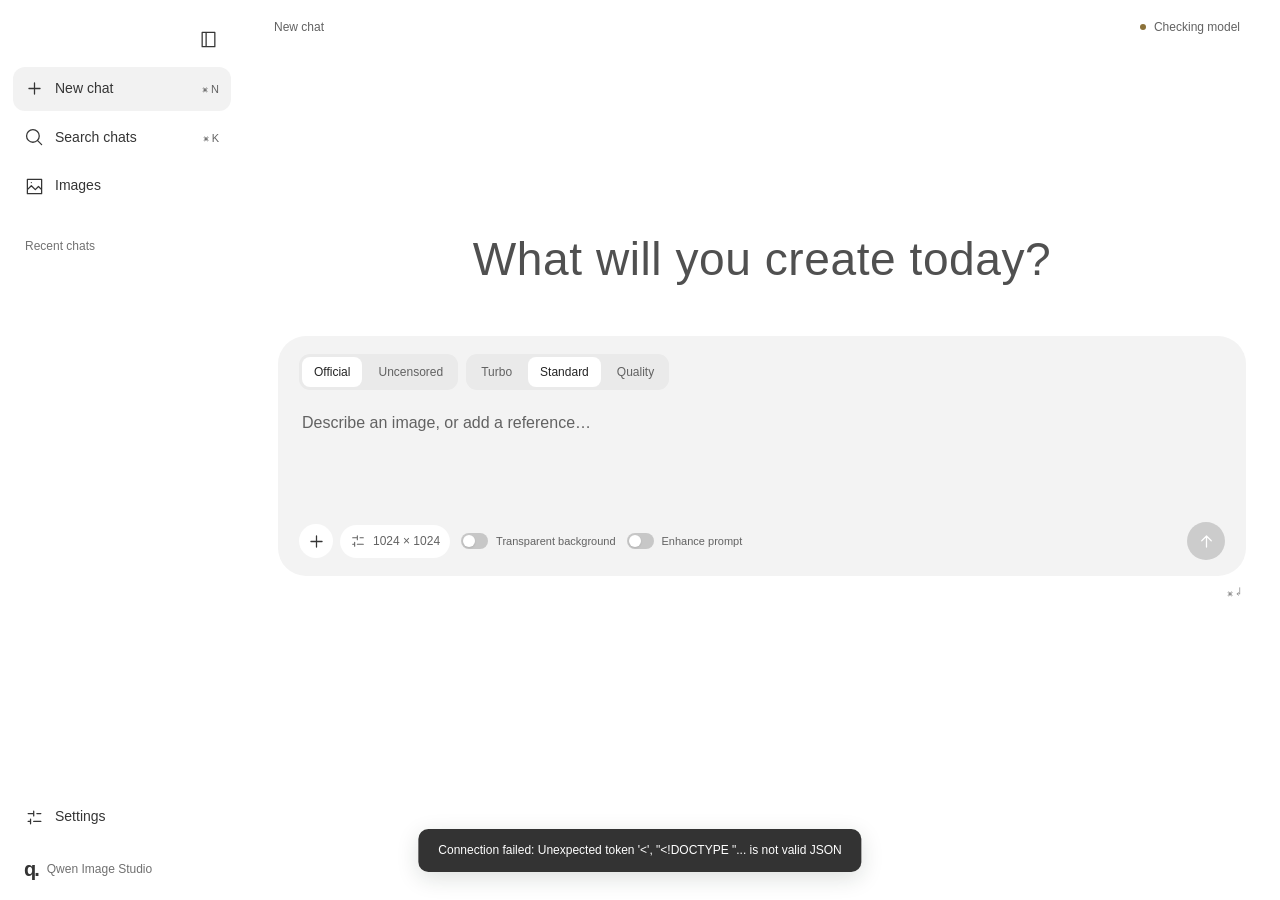
==== commit fb103f1f: "Port the macOS studio to 32 GB Apple Silicon Macs Qwen-Image-2.1 needs ~33 GB of weights in bf16, so" ====
--- a/macos/web/index.html
+++ b/macos/web/index.html
@@ -1,18 +1,22 @@
 <!doctype html>
-<html lang="zh-CN"><head><meta charset="UTF-8"><meta name="viewport" content="width=device-width,initial-scale=1"><meta name="studio-language" content="__STUDIO_LANGUAGE__"><meta name="studio-token" content="__STUDIO_TOKEN__"><title>Qwen Studio</title><link rel="stylesheet" href="style.css"></head>
+<html lang="zh-CN"><head><meta charset="UTF-8"><meta name="viewport" content="width=device-width,initial-scale=1"><meta name="studio-language" content="__STUDIO_LANGUAGE__"><meta name="studio-token" content="__STUDIO_TOKEN__"><title>Qwen Image Studio</title><link rel="icon" href="favicon.png"><link rel="stylesheet" href="style.css"></head>
 <body><div id="app">
 <aside id="sidebar"><div class="sidebar-top"><button class="icon-button" id="collapse" aria-label="收起侧栏" data-icon="panel"></button></div>
 <nav><button id="new-session" class="nav-item selected"><i data-icon="plus"></i><span>新会话</span><kbd>⌘ N</kbd></button><button id="search-button" class="nav-item"><i data-icon="search"></i><span>搜索会话</span><kbd>⌘ K</kbd></button><button id="gallery-button" class="nav-item"><i data-icon="image"></i><span>图片库</span></button></nav>
 <div class="history-heading">最近会话</div><input type="search" id="search" placeholder="搜索会话名称…" aria-label="搜索会话" hidden><div id="sessions" class="sessions"></div>
-<div class="sidebar-bottom"><button id="settings-button" class="nav-item"><i data-icon="sliders"></i><span>模型设置</span></button><div class="brand-footer"><span class="brand-symbol" aria-hidden="true">q.</span><span>Qwen Studio</span></div></div></aside>
+<div class="sidebar-bottom"><button id="settings-button" class="nav-item"><i data-icon="sliders"></i><span>模型设置</span></button><div class="brand-footer"><span class="brand-symbol" aria-hidden="true">q.</span><span translate="no">Qwen Image Studio</span></div></div></aside>
 <main><header><button id="expand" class="icon-button" aria-label="展开侧栏" data-icon="panel" hidden></button><span id="thread-title">新会话</span><div class="header-right"><button id="model-status" class="status-button"><span class="status-dot amber"></span><span>正在检查模型</span></button><button id="session-menu" class="icon-button" aria-label="会话选项" data-icon="more" hidden></button></div></header>
 <section id="workspace" class="workspace empty"><div id="welcome" class="welcome"><h1 id="welcome-line">今天，想创作些什么？</h1></div><div id="messages" class="messages" aria-live="polite"></div>
-<div id="composer-area"><div id="task-tray" hidden><div class="task-tray-clip"><div class="task-tray-content"><div id="running-task"></div><div id="queued-tasks"></div></div></div></div><form id="composer"><div class="mode-row"><div class="segmented" role="group" aria-label="创作模式"><button type="button" data-mode="image" class="active"><i data-icon="image"></i>图像</button><button type="button" data-mode="chat"><i data-icon="chat"></i>对话</button></div><span id="model-label" hidden>Qwen-Image-2.1</span></div><div id="attachments"></div><textarea id="prompt" rows="3" placeholder="描述你想看见的画面…" aria-label="消息内容"></textarea><div class="composer-toolbar"><div class="toolbar-left"><button type="button" id="attach" class="icon-button" aria-label="创作工具" aria-haspopup="menu" aria-expanded="false" title="创作工具" data-icon="plus"></button><button type="button" id="options-button" class="text-button"><i data-icon="sliders"></i><span id="options-label">2048 × 2048</span></button><label id="transparent-label" class="transparency"><input type="checkbox" id="transparent">透明背景</label></div><div class="toolbar-right"><div id="model-controls" class="model-pill" hidden><button type="button" id="model-picker-button" aria-haspopup="menu" aria-expanded="false"><i data-icon="model"></i><span id="selected-model">选择模型</span></button><button type="button" id="thinking-picker-button" aria-label="思考强度" aria-haspopup="menu" aria-expanded="false"><span class="effort-icon" aria-hidden="true">💪</span><span data-i18n-context="thinking" id="selected-thinking">标准</span><i data-icon="chevron"></i></button><div id="model-popover" class="picker-popover" role="menu" hidden><div class="picker-heading">选择模型</div><div id="model-options" translate="no"></div></div><div id="thinking-popover" class="picker-popover" role="menu" hidden><div class="picker-heading">思考强度</div><div data-i18n-context="thinking" id="thinking-options"></div></div></div><button id="send" class="send-button" type="submit" aria-label="发送" disabled data-icon="arrow"></button></div></div></form>
-<div class="composer-foot"><span>⌘ ↵</span></div></div></section>
+<div id="composer-area"><div id="task-tray" hidden><div class="task-tray-clip"><div class="task-tray-content"><div id="running-task"></div><div id="queued-tasks"></div></div></div></div><form id="composer"><div class="mode-row"><div class="segmented" id="variant-switch" role="group" aria-label="模型版本"><button type="button" data-variant="official" class="active">官方</button><button type="button" data-variant="uc">无审查</button></div><div class="segmented" id="preset-switch" role="group" aria-label="速度模式" data-i18n-context="preset"><button type="button" data-preset="turbo" title="4 步蒸馏模型，适合草稿；复杂修改效果较弱">极速</button><button type="button" data-preset="standard" class="active" title="25 步，速度与质量平衡">标准</button><button type="button" data-preset="quality" title="40 步，官方默认设置">精细</button></div><span id="eta" class="eta-chip" aria-live="polite"></span></div><div id="attachments"></div><p id="reference-plan" class="reference-plan" hidden></p><textarea id="prompt" rows="3" placeholder="描述你想看见的画面…" aria-label="消息内容"></textarea><div class="composer-toolbar"><div class="toolbar-left"><button type="button" id="attach" class="icon-button" aria-label="创作工具" aria-haspopup="menu" aria-expanded="false" title="创作工具" data-icon="plus"></button><button type="button" id="options-button" class="text-button"><i data-icon="sliders"></i><span id="options-label">1024 × 1024</span></button><label id="transparent-label" class="transparency"><input type="checkbox" id="transparent">透明背景</label><label id="enhance-label" class="transparency" title="官方提示词增强" data-i18n-context="toolbar"><input type="checkbox" id="enhance-quick">增强提示词</label></div><div class="toolbar-right"><button id="send" class="send-button" type="submit" aria-label="发送" disabled data-icon="arrow"></button></div></div></form>
+<div class="composer-foot"><span id="memory-warning" class="memory-warning" hidden></span><span>⌘ ↵</span></div></div></section>
 <section id="gallery" hidden><div class="section-heading"><div><h1>图片库</h1></div><button id="back" class="text-button">返回会话<i data-icon="arrow-right"></i></button></div><div id="gallery-grid"></div></section>
-<section id="settings" class="settings-page" hidden><div class="dialog-heading"><h1>模型设置</h1><button id="close-settings" class="icon-button" aria-label="返回会话" data-icon="close"></button></div><div class="setting-block"><div class="setting-title"><strong>Qwen-Image-2.1</strong></div><p id="download-info">正在读取模型状态…</p><p id="model-path" translate="no" class="path"></p><progress id="download-progress" max="1" value="0"></progress><div class="download-metrics"><span id="download-speed">正在测量速度…</span><span id="download-eta">剩余时间待估算</span></div><label class="setting-row download-source-row" for="download-source"><span>下载源</span><select id="download-source"><option value="">首次下载时选择</option></select></label><p id="download-source-note" class="muted small">选择适合当前网络的下载源。</p><button id="download" class="primary-button">下载模型</button><p id="download-error" class="error-text" hidden></p></div><div class="setting-block"><div class="setting-title"><strong>提示词增强</strong></div><p class="muted">根据任务自动使用生图或改图增强模型。每个模型约 18.8 GB，在图像生成前单独运行。</p><p class="muted small">已下载的图像模型无需重下；提示词增强模型是额外权重。</p><div id="enhancer-downloads"></div></div><div class="setting-block"><div class="setting-title"><strong>Ollama</strong><span id="ollama-state" class="tag">检查中</span></div></div><div class="setting-block appearance-settings"><div class="setting-title"><strong>应用界面</strong></div><label class="setting-row" for="welcome-language"><span>界面语言</span><select id="welcome-language"><option value="auto">跟随系统</option><option value="zh">简体中文</option><option value="en">English</option></select></label><label class="setting-row" for="welcome-cycle"><span>引导语轮换</span><span class="transparency"><input id="welcome-cycle" type="checkbox" checked></span></label></div><div class="setting-block"><strong>环境检测</strong><p>在设置中手动重新检测</p><button id="environment-check" class="text-button">重新检测</button></div><div class="setting-block"><strong>本地文件</strong><p translate="no" id="data-path" class="path"></p><button id="reveal-data" class="text-button"><i data-icon="folder"></i>在 Finder 中打开</button></div></section>
+<section id="settings" class="settings-page" hidden><div class="dialog-heading"><h1>模型设置</h1><button id="close-settings" class="icon-button" aria-label="返回会话" data-icon="close"></button></div>
+<div class="setting-block"><div class="setting-title"><strong>模型文件</strong><span id="disk-info" class="tag"></span></div><p class="muted small">所有文件从 Hugging Face 固定版本下载，并逐个校验 SHA-256。</p><div id="component-list"></div><div class="download-metrics"><span id="download-speed"></span><span id="download-eta"></span></div><button id="download-all" class="primary-button">下载全部缺少的文件</button><p id="download-error" class="error-text" hidden></p><p id="model-path" translate="no" class="path"></p></div>
+<div class="setting-block appearance-settings"><div class="setting-title"><strong>应用界面</strong></div><label class="setting-row" for="welcome-language"><span>界面语言</span><select id="welcome-language"><option value="auto">跟随系统</option><option value="zh">简体中文</option><option value="en">English</option><option value="ru">Русский</option></select></label><label class="setting-row" for="welcome-cycle"><span>引导语轮换</span><span class="transparency"><input id="welcome-cycle" type="checkbox" checked></span></label></div>
+<div class="setting-block"><div class="setting-title"><strong>环境检测</strong></div><p class="muted small">检查 Python、依赖、图像推理接口与 GPU。</p><button id="environment-check" class="text-button">运行检测</button><div id="diagnostics" class="diagnostics"></div></div>
+<div class="setting-block"><strong>本地文件</strong><p translate="no" id="data-path" class="path"></p><button id="reveal-data" class="text-button"><i data-icon="folder"></i>在 Finder 中打开</button></div></section>
 </main></div>
-<dialog id="download-source-dialog" aria-labelledby="download-source-title"><form id="download-source-form"><div class="dialog-heading"><h2 id="download-source-title">选择下载源</h2><button type="button" class="icon-button close-dialog" aria-label="暂不下载" data-icon="close"></button></div><p class="muted">两种来源提供同一模型。选择会被记住，之后可在模型设置中更改。</p><div id="download-source-options"></div><p id="source-choice-error" class="error-text" hidden></p><div class="dialog-actions"><button type="button" class="text-button close-dialog">稍后再说</button><button id="confirm-download" type="submit" class="primary-button" disabled>开始下载</button></div></form></dialog>
-<dialog id="options"><div class="dialog-heading"><h2>图像参数</h2><button class="icon-button close-dialog" aria-label="关闭参数" data-icon="close"></button></div><label class="setting-row" for="enhance"><span>官方提示词增强</span><span class="transparency"><input id="enhance" type="checkbox" checked></span></label><p class="muted small">补全画面细节并保留指定文字；原始提示词和实际提示词均可查看。</p><label class="field">画布比例<select id="ratio-mode"><option value="auto">由增强模型选择</option><option value="fixed">使用指定尺寸</option><option value="reference">跟随第一张参考图</option></select></label><label class="field">图片尺寸<select id="size"><option value="512,512">512 × 512</option><option value="768,768">768 × 768</option><option value="1024,1024">1024 × 1024</option><option value="1024,768">1024 × 768</option><option value="768,1024">768 × 1024</option><option value="1344,768">1344 × 768</option><option value="1536,1536">1536 × 1536</option><optgroup label="2K"><option value="2048,2048" selected>2048 × 2048（1:1）</option><option value="2400,1792">2400 × 1792（4:3）</option><option value="1792,2400">1792 × 2400（3:4）</option><option value="2528,1696">2528 × 1696（3:2）</option><option value="1696,2528">1696 × 2528（2:3）</option><option value="2752,1536">2752 × 1536（16:9）</option><option value="1536,2752">1536 × 2752（9:16）</option></optgroup></select></label><button type="button" id="text-preset" class="text-button">使用文字图表预设</button><label class="field">图中文字<span class="muted small">每行一段，请填写需要原样出现的文字。长篇文字建议拆成多张图。</span><textarea id="exact-text" rows="3" maxlength="2000" placeholder="例如：第二次世界大战&#10;1939 年：战争爆发"></textarea></label><details class="advanced-options"><summary>高级参数</summary><label class="field">生成步数 <span class="muted small">40 步适合正式出图，较少步数用于预览。</span><input id="steps" type="number" min="1" max="60" value="40"></label><label class="field">随机种子 <span class="muted small">-1 表示随机，相同种子方便比较修改。</span><input id="seed" type="number" min="-1" max="4294967295" value="-1"></label><label class="field">生成数量<select id="image-count"><option value="1">1</option><option value="2">2</option><option value="3">3</option><option value="4">4</option></select><span class="muted small">依次生成，每张图片使用独立种子。</span></label><label class="field">反向提示词<textarea id="negative-prompt" rows="2" maxlength="16000" placeholder="描述希望避免的内容"></textarea></label><label class="field">引导强度<input id="cfg" type="number" min="1" max="10" step="0.1" value="1"><span class="muted small">官方默认值为 1。使用反向提示词时须大于 1；较高数值未必更好。</span></label></details><button id="apply-options" class="primary-button">完成</button></dialog>
+<dialog id="options"><div class="dialog-heading"><h2>图像参数</h2><button class="icon-button close-dialog" aria-label="关闭参数" data-icon="close"></button></div><label class="setting-row" for="enhance"><span>官方提示词增强</span><span class="transparency"><input id="enhance" type="checkbox"></span></label><p class="muted small">补全画面细节并保留指定文字；原始提示词和实际提示词均可查看。本机上约需 1–3 分钟。</p><label class="field">画布比例<select id="ratio-mode"><option value="fixed">使用指定尺寸</option><option value="auto">由增强模型选择</option><option value="reference">跟随第一张参考图</option></select></label><label class="field">图片尺寸<select id="size"><optgroup label="1K（推荐）"><option value="1024,1024" selected>1024 × 1024（1:1）</option><option value="1184,896">1184 × 896（4:3）</option><option value="896,1184">896 × 1184（3:4）</option><option value="1248,832">1248 × 832（3:2）</option><option value="832,1248">832 × 1248（2:3）</option><option value="1376,768">1376 × 768（16:9）</option><option value="768,1376">768 × 1376（9:16）</option></optgroup><optgroup label="草稿"><option value="512,512">512 × 512</option><option value="768,768">768 × 768</option></optgroup><optgroup label="2K（很慢）"><option value="2048,2048">2048 × 2048（1:1）</option><option value="2400,1792">2400 × 1792（4:3）</option><option value="1792,2400">1792 × 2400（3:4）</option><option value="2528,1696">2528 × 1696（3:2）</option><option value="1696,2528">1696 × 2528（2:3）</option><option value="2752,1536">2752 × 1536（16:9）</option><option value="1536,2752">1536 × 2752（9:16）</option></optgroup></select></label><p id="size-warning" class="warning-text" hidden>2K 图像在本机上耗时约为 1K 的 6–7 倍，并需要更多内存。</p><button type="button" id="text-preset" class="text-button">使用文字图表预设</button><label class="field">图中文字<span class="muted small">每行一段，请填写需要原样出现的文字。长篇文字建议拆成多张图。</span><textarea id="exact-text" rows="3" maxlength="2000" placeholder="例如：第二次世界大战&#10;1939 年：战争爆发"></textarea></label><details class="advanced-options"><summary>高级参数</summary><label class="field">生成步数 <span class="muted small">极速 4 步、标准 25 步、精细 40 步；手动修改后切换为自定义。</span><input id="steps" type="number" min="1" max="60" value="25"></label><label class="field">随机种子 <span class="muted small">-1 表示随机，相同种子方便比较修改。修改图片时请保持随机：相同种子和尺寸会得到几乎相同的图片。</span><input id="seed" type="number" min="-1" max="4294967295" value="-1"></label><label class="field">生成数量<select id="image-count"><option value="1">1</option><option value="2">2</option><option value="3">3</option><option value="4">4</option></select><span class="muted small">依次生成，每张图片使用独立种子。</span></label><label class="field">反向提示词<textarea id="negative-prompt" rows="2" maxlength="16000" placeholder="描述希望避免的内容"></textarea></label><label class="field">引导强度<input id="cfg" type="number" min="1" max="10" step="0.1" value="1"><span class="muted small">官方默认值为 1。使用反向提示词时须大于 1；较高数值未必更好。</span></label><label class="setting-row" for="previews"><span>生成过程预览</span><span class="transparency"><input id="previews" type="checkbox" checked></span></label><label class="setting-row" for="full-references"><span>保留参考图全部细节</span><span class="transparency"><input id="full-references" type="checkbox"></span></label><p class="muted small">关闭参考图缓存：多张参考图时保留完整分辨率，但每一步都要重新计算，明显更慢。</p><label class="field">提示词增强思考长度<select id="thinking-budget"><option value="1024">简短（1K）</option><option value="3072" selected>适中（3K）</option><option value="8192">充分（8K）</option><option value="24000">官方上限</option></select><span class="muted small">思考越长，增强越慢；本机约每秒 30 个标记。</span></label></details><button id="apply-options" class="primary-button">完成</button></dialog>
 <dialog id="session-options"><div class="dialog-heading"><h2>管理会话</h2><button class="icon-button close-dialog" aria-label="关闭" data-icon="close"></button></div><label class="field">会话名称<input id="rename-input" maxlength="80"></label><div class="dialog-actions"><button id="delete-session" class="danger-button">删除会话</button><button id="rename-session" class="primary-button">保存名称</button></div><p class="muted small">删除会话会移除聊天记录，已保存的图片文件仍保留在本地。</p></dialog>
-<div id="creation-menu" popover="manual" role="menu" aria-label="创作工具"></div><dialog id="image-viewer" aria-label="图片预览"><div class="viewer-toolbar"><span>图片预览</span><button id="viewer-zoom" class="text-button">原始尺寸</button><button id="viewer-annotate" class="text-button">标注修改区域</button><button id="viewer-save" class="text-button">保存图片</button><button class="icon-button close-dialog" aria-label="关闭图片预览" data-icon="close"></button></div><div class="viewer-canvas"><img id="viewer-image" alt="图片完整预览"></div></dialog><dialog id="annotation-dialog" aria-labelledby="annotation-title"><div class="dialog-heading"><h2 id="annotation-title">标注修改区域</h2><button class="icon-button close-dialog" aria-label="关闭" data-icon="close"></button></div><p class="muted small">圈选或涂抹要修改的位置，再在对话框描述修改内容。</p><div class="annotation-tools"><label>标注工具<select id="annotation-tool"><option value="circle">圈选</option><option value="brush">涂抹</option></select></label><button id="annotation-undo" class="text-button">撤销</button><button id="annotation-clear" class="text-button">清空标注</button></div><div class="annotation-stage"><canvas id="annotation-canvas" aria-label="在图片上圈选或涂抹修改区域"></canvas></div><div class="dialog-actions"><button id="annotation-mask" class="text-button">添加独立蒙版</button><button id="annotation-apply" class="primary-button">添加标注参考图</button></div></dialog><div id="toast" role="status" hidden></div><input id="file-input" type="file" accept="image/png,image/jpeg,image/webp" multiple hidden><script src="locale-data.js"></script><script src="i18n.js"></script><script src="app.js"></script><script src="generation.js"></script><script src="annotation.js"></script></body></html>
+<dialog id="templates-dialog" aria-labelledby="templates-title"><div class="dialog-heading"><h2 id="templates-title">任务模板</h2><button class="icon-button close-dialog" aria-label="关闭" data-icon="close"></button></div><p class="muted small">选择任务后，提示词会填入输入框，请把括号中的说明替换为你的内容。需要参考图的模板请先添加图片。</p><div id="template-list" class="template-list"></div></dialog>
+<div id="creation-menu" popover="manual" role="menu" aria-label="创作工具"></div><dialog id="image-viewer" aria-label="图片预览"><div class="viewer-toolbar"><span>图片预览</span><button id="viewer-zoom" class="text-button">原始尺寸</button><button id="viewer-annotate" class="text-button">标注修改区域</button><button id="viewer-use" class="text-button">继续修改</button><button id="viewer-save" class="text-button">保存图片</button><button class="icon-button close-dialog" aria-label="关闭图片预览" data-icon="close"></button></div><div class="viewer-canvas"><img id="viewer-image" alt="图片完整预览"></div></dialog><dialog id="annotation-dialog" aria-labelledby="annotation-title"><div class="dialog-heading"><h2 id="annotation-title">标注修改区域</h2><button class="icon-button close-dialog" aria-label="关闭" data-icon="close"></button></div><p class="muted small">圈选、框选或涂抹要修改的位置，再在对话框描述修改内容。不同颜色可以对应不同的修改。</p><div class="annotation-tools"><label>标注工具<select id="annotation-tool"><option value="circle">圈选</option><option value="box">框选</option><option value="brush">涂抹</option></select></label><label>颜色<select id="annotation-color"><option value="red">红色</option><option value="green">绿色</option><option value="blue">蓝色</option><option value="yellow">黄色</option><option value="white">白色</option></select></label><label>线宽<input id="annotation-width" type="range" min="1" max="10" value="4"></label><button id="annotation-undo" class="text-button">撤销</button><button id="annotation-clear" class="text-button">清空标注</button></div><div class="annotation-stage"><canvas id="annotation-canvas" aria-label="在图片上圈选或涂抹修改区域"></canvas></div><div class="dialog-actions"><button id="annotation-mask" class="text-button">添加独立蒙版</button><button id="annotation-apply" class="primary-button">添加标注参考图</button></div></dialog><div id="toast" role="status" hidden></div><input id="file-input" type="file" accept="image/png,image/jpeg,image/webp" multiple hidden><script src="locale-data.js"></script><script src="i18n.js"></script><script src="app.js"></script><script src="generation.js"></script><script src="annotation.js"></script><script src="templates.js"></script></body></html>
--- a/macos/web/style.css
+++ b/macos/web/style.css
@@ -148,3 +148,31 @@
 .annotation-stage{display:flex;justify-content:center;background:#f5f5f5;border-radius:18px;overflow:hidden;padding:8px}
 #annotation-canvas{display:block;max-width:100%;max-height:53dvh;width:auto;height:auto;touch-action:none;cursor:crosshair;border-radius:10px}
 #image-viewer .viewer-toolbar{flex-wrap:wrap}
+/* Qwen Image Studio (M1 Max fork): model version and speed switches, estimates, model files, templates. */
+.workspace:not(.empty) .mode-row,.mode-row{display:flex;flex-wrap:wrap;align-items:center;gap:8px;margin-bottom:6px}
+.eta-chip{margin-left:auto;font-size:11px;color:var(--muted);font-variant-numeric:tabular-nums;white-space:nowrap}
+.reference-plan{margin:8px 2px 0;font-size:11px;color:#7a5b16;background:#fbf4e3;border-radius:9px;padding:6px 10px}
+.warning-text{font-size:11px;color:#7a5b16;background:#fbf4e3;border-radius:9px;padding:7px 10px;margin:-10px 0 14px}
+#variant-switch [data-variant=uc].active{color:#8a3b12}
+.component-row{display:grid;grid-template-columns:1fr auto;align-items:center;column-gap:16px}
+.component-row strong,.component-row .component-note,.component-row .component-detail,.component-row progress{grid-column:1}
+.component-row .component-note,.component-row .component-detail{margin:2px 0}
+.component-row .text-button{grid-column:2;grid-row:1/span 4;align-self:center;white-space:nowrap}
+#download-all{margin-top:14px}
+.diagnostics{display:grid;gap:6px;margin-top:12px}
+.diagnostic-row{display:grid;grid-template-columns:92px 170px 1fr;gap:10px;align-items:baseline;font-size:12px;padding:6px 10px;border-radius:10px;background:#f6f6f6}
+.diagnostic-row .muted{overflow-wrap:anywhere;line-height:1.5}
+.diagnostic-state{font-size:11px;font-weight:600}
+.diagnostic-row.pass .diagnostic-state{color:#2f6b45}.diagnostic-row.fail .diagnostic-state{color:var(--error)}.diagnostic-row.optional .diagnostic-state{color:var(--muted)}
+#templates-dialog{width:720px}
+.template-list{display:grid;grid-template-columns:repeat(auto-fill,minmax(200px,1fr));gap:10px;margin-top:16px;max-height:60vh;overflow:auto;padding:2px}
+.template-card{display:flex;flex-direction:column;align-items:flex-start;gap:5px;text-align:left;padding:13px 14px;border-radius:14px;background:#f6f6f6;min-height:96px}
+.template-card:hover{background:#ececec}
+.template-card strong{font-weight:500;font-size:13px}
+.template-card .muted{line-height:1.5}
+.template-images{margin-top:auto;font-size:10px;color:var(--muted);background:#fff;border-radius:7px;padding:2px 7px}
+.annotation-tools{display:flex;flex-wrap:wrap;gap:10px;align-items:center}
+.annotation-tools label{display:flex;align-items:center;gap:6px;font-size:12px;color:var(--muted)}
+.annotation-tools input[type=range]{width:90px;accent-color:var(--accent)}
+@media(max-width:650px){.eta-chip{margin-left:0}.diagnostic-row{grid-template-columns:1fr}}
+.memory-warning{margin-right:auto;color:#7a5b16}
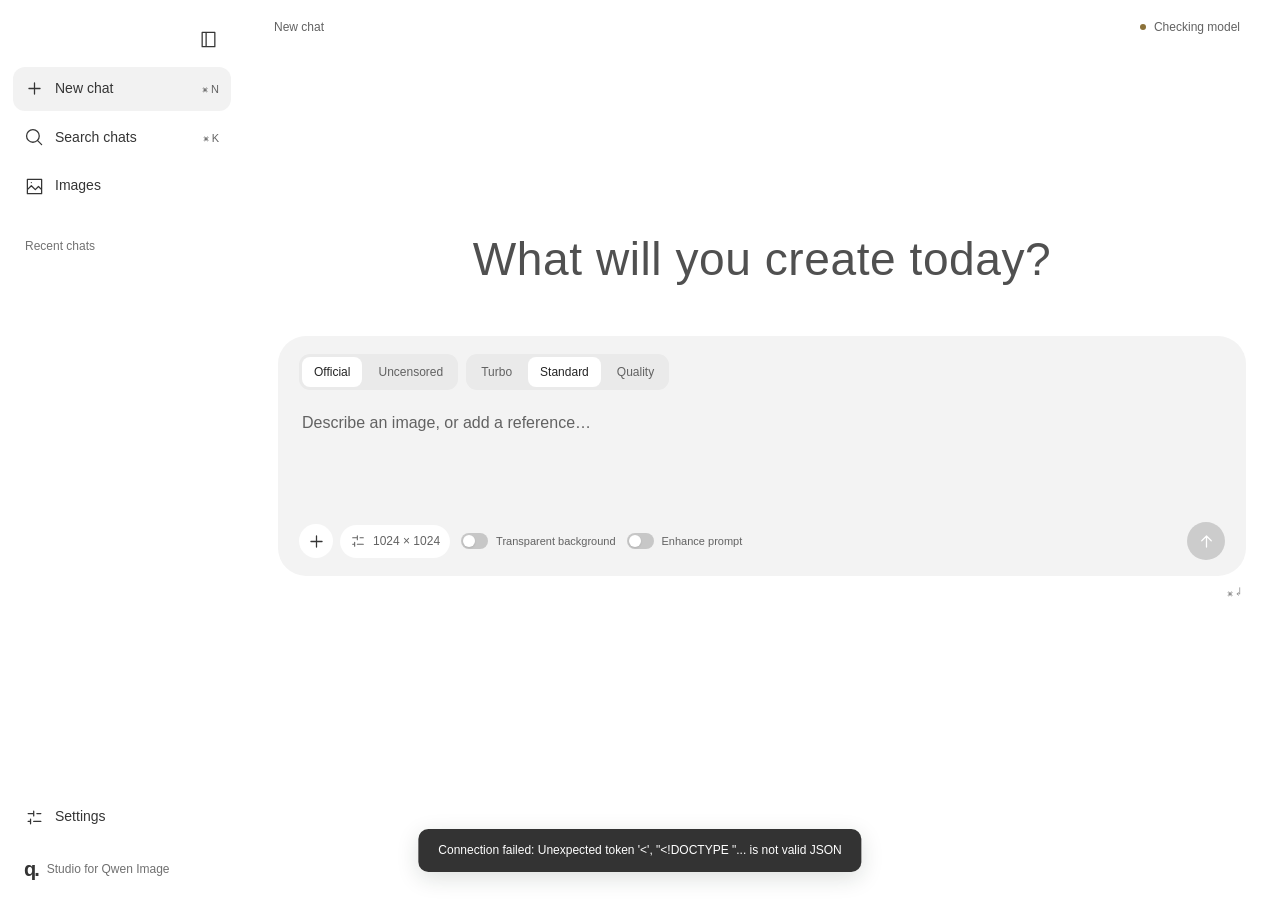
==== commit a104ae87: "Prepare the fork for publishing as Studio for Qwen Image - Name the project "Studio for Qwen Image":" ====
--- a/macos/web/index.html
+++ b/macos/web/index.html
@@ -1,17 +1,17 @@
 <!doctype html>
-<html lang="zh-CN"><head><meta charset="UTF-8"><meta name="viewport" content="width=device-width,initial-scale=1"><meta name="studio-language" content="__STUDIO_LANGUAGE__"><meta name="studio-token" content="__STUDIO_TOKEN__"><title>Qwen Image Studio</title><link rel="icon" href="favicon.png"><link rel="stylesheet" href="style.css"></head>
+<html lang="zh-CN"><head><meta charset="UTF-8"><meta name="viewport" content="width=device-width,initial-scale=1"><meta name="studio-language" content="__STUDIO_LANGUAGE__"><meta name="studio-token" content="__STUDIO_TOKEN__"><title>Studio for Qwen Image</title><link rel="icon" href="favicon.png"><link rel="stylesheet" href="style.css"></head>
 <body><div id="app">
 <aside id="sidebar"><div class="sidebar-top"><button class="icon-button" id="collapse" aria-label="收起侧栏" data-icon="panel"></button></div>
 <nav><button id="new-session" class="nav-item selected"><i data-icon="plus"></i><span>新会话</span><kbd>⌘ N</kbd></button><button id="search-button" class="nav-item"><i data-icon="search"></i><span>搜索会话</span><kbd>⌘ K</kbd></button><button id="gallery-button" class="nav-item"><i data-icon="image"></i><span>图片库</span></button></nav>
 <div class="history-heading">最近会话</div><input type="search" id="search" placeholder="搜索会话名称…" aria-label="搜索会话" hidden><div id="sessions" class="sessions"></div>
-<div class="sidebar-bottom"><button id="settings-button" class="nav-item"><i data-icon="sliders"></i><span>模型设置</span></button><div class="brand-footer"><span class="brand-symbol" aria-hidden="true">q.</span><span translate="no">Qwen Image Studio</span></div></div></aside>
+<div class="sidebar-bottom"><button id="settings-button" class="nav-item"><i data-icon="sliders"></i><span>模型设置</span></button><div class="brand-footer"><span class="brand-symbol" aria-hidden="true">q.</span><span translate="no">Studio for Qwen Image</span></div></div></aside>
 <main><header><button id="expand" class="icon-button" aria-label="展开侧栏" data-icon="panel" hidden></button><span id="thread-title">新会话</span><div class="header-right"><button id="model-status" class="status-button"><span class="status-dot amber"></span><span>正在检查模型</span></button><button id="session-menu" class="icon-button" aria-label="会话选项" data-icon="more" hidden></button></div></header>
 <section id="workspace" class="workspace empty"><div id="welcome" class="welcome"><h1 id="welcome-line">今天，想创作些什么？</h1></div><div id="messages" class="messages" aria-live="polite"></div>
 <div id="composer-area"><div id="task-tray" hidden><div class="task-tray-clip"><div class="task-tray-content"><div id="running-task"></div><div id="queued-tasks"></div></div></div></div><form id="composer"><div class="mode-row"><div class="segmented" id="variant-switch" role="group" aria-label="模型版本"><button type="button" data-variant="official" class="active">官方</button><button type="button" data-variant="uc">无审查</button></div><div class="segmented" id="preset-switch" role="group" aria-label="速度模式" data-i18n-context="preset"><button type="button" data-preset="turbo" title="4 步蒸馏模型，适合草稿；复杂修改效果较弱">极速</button><button type="button" data-preset="standard" class="active" title="25 步，速度与质量平衡">标准</button><button type="button" data-preset="quality" title="40 步，官方默认设置">精细</button></div><span id="eta" class="eta-chip" aria-live="polite"></span></div><div id="attachments"></div><p id="reference-plan" class="reference-plan" hidden></p><textarea id="prompt" rows="3" placeholder="描述你想看见的画面…" aria-label="消息内容"></textarea><div class="composer-toolbar"><div class="toolbar-left"><button type="button" id="attach" class="icon-button" aria-label="创作工具" aria-haspopup="menu" aria-expanded="false" title="创作工具" data-icon="plus"></button><button type="button" id="options-button" class="text-button"><i data-icon="sliders"></i><span id="options-label">1024 × 1024</span></button><label id="transparent-label" class="transparency"><input type="checkbox" id="transparent">透明背景</label><label id="enhance-label" class="transparency" title="官方提示词增强" data-i18n-context="toolbar"><input type="checkbox" id="enhance-quick">增强提示词</label></div><div class="toolbar-right"><button id="send" class="send-button" type="submit" aria-label="发送" disabled data-icon="arrow"></button></div></div></form>
 <div class="composer-foot"><span id="memory-warning" class="memory-warning" hidden></span><span>⌘ ↵</span></div></div></section>
 <section id="gallery" hidden><div class="section-heading"><div><h1>图片库</h1></div><button id="back" class="text-button">返回会话<i data-icon="arrow-right"></i></button></div><div id="gallery-grid"></div></section>
 <section id="settings" class="settings-page" hidden><div class="dialog-heading"><h1>模型设置</h1><button id="close-settings" class="icon-button" aria-label="返回会话" data-icon="close"></button></div>
-<div class="setting-block"><div class="setting-title"><strong>模型文件</strong><span id="disk-info" class="tag"></span></div><p class="muted small">所有文件从 Hugging Face 固定版本下载，并逐个校验 SHA-256。</p><div id="component-list"></div><div class="download-metrics"><span id="download-speed"></span><span id="download-eta"></span></div><button id="download-all" class="primary-button">下载全部缺少的文件</button><p id="download-error" class="error-text" hidden></p><p id="model-path" translate="no" class="path"></p></div>
+<div class="setting-block"><div class="setting-title"><strong>模型文件</strong><span id="disk-info" class="tag"></span></div><p class="muted small">所有文件从 Hugging Face 固定版本下载，并逐个校验 SHA-256。</p><div id="component-list"></div><div class="download-metrics"><span id="download-speed"></span><span id="download-eta"></span></div><button id="download-all" class="primary-button">下载基础文件</button><p id="download-error" class="error-text" hidden></p><p id="model-path" translate="no" class="path"></p></div>
 <div class="setting-block appearance-settings"><div class="setting-title"><strong>应用界面</strong></div><label class="setting-row" for="welcome-language"><span>界面语言</span><select id="welcome-language"><option value="auto">跟随系统</option><option value="zh">简体中文</option><option value="en">English</option><option value="ru">Русский</option></select></label><label class="setting-row" for="welcome-cycle"><span>引导语轮换</span><span class="transparency"><input id="welcome-cycle" type="checkbox" checked></span></label></div>
 <div class="setting-block"><div class="setting-title"><strong>环境检测</strong></div><p class="muted small">检查 Python、依赖、图像推理接口与 GPU。</p><button id="environment-check" class="text-button">运行检测</button><div id="diagnostics" class="diagnostics"></div></div>
 <div class="setting-block"><strong>本地文件</strong><p translate="no" id="data-path" class="path"></p><button id="reveal-data" class="text-button"><i data-icon="folder"></i>在 Finder 中打开</button></div></section>
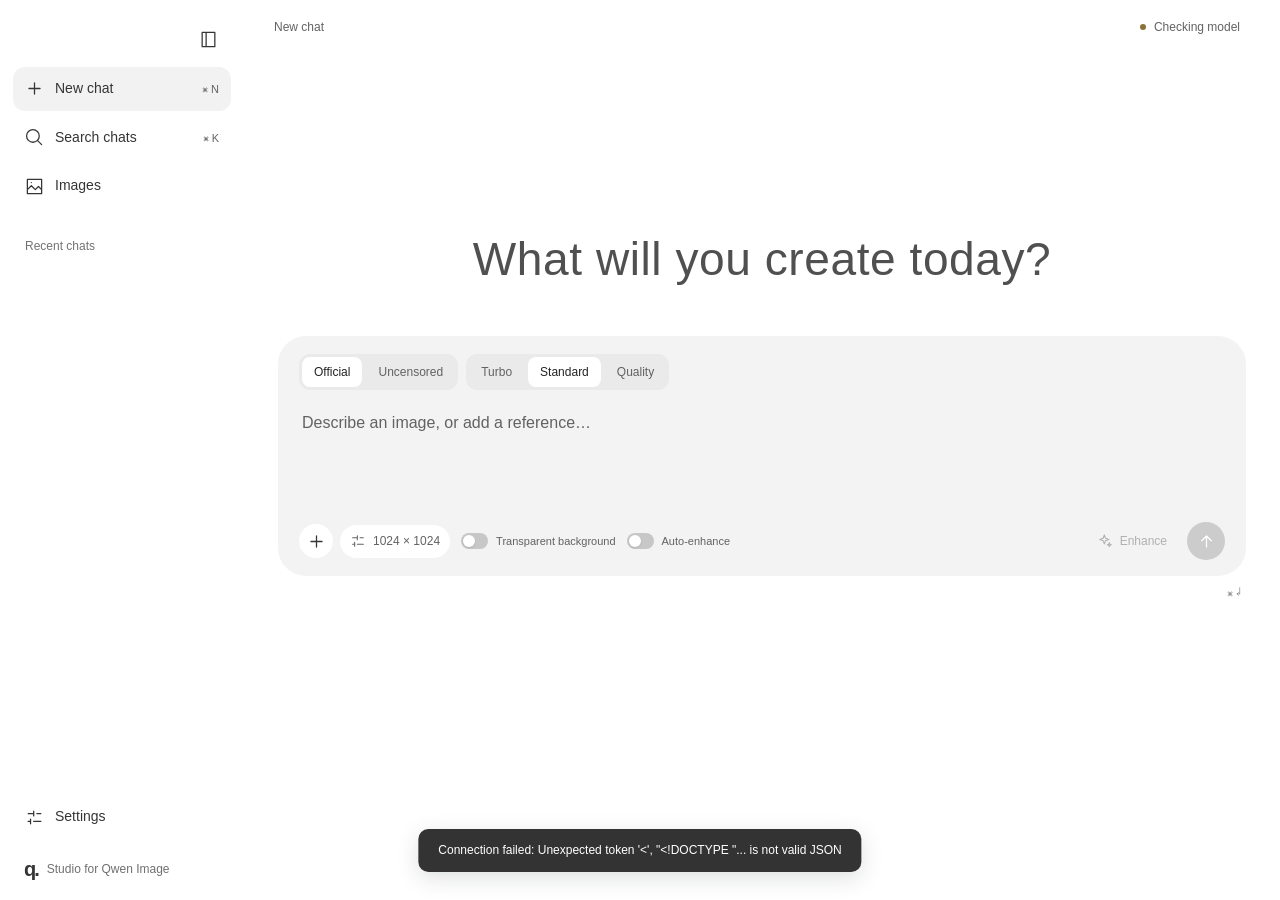
==== commit 6d752a1b: "Add an Enhance button and show the rewrite during generation - An Enhance button next to Send runs o" ====
--- a/macos/web/index.html
+++ b/macos/web/index.html
@@ -7,7 +7,7 @@
 <div class="sidebar-bottom"><button id="settings-button" class="nav-item"><i data-icon="sliders"></i><span>模型设置</span></button><div class="brand-footer"><span class="brand-symbol" aria-hidden="true">q.</span><span translate="no">Studio for Qwen Image</span></div></div></aside>
 <main><header><button id="expand" class="icon-button" aria-label="展开侧栏" data-icon="panel" hidden></button><span id="thread-title">新会话</span><div class="header-right"><button id="model-status" class="status-button"><span class="status-dot amber"></span><span>正在检查模型</span></button><button id="session-menu" class="icon-button" aria-label="会话选项" data-icon="more" hidden></button></div></header>
 <section id="workspace" class="workspace empty"><div id="welcome" class="welcome"><h1 id="welcome-line">今天，想创作些什么？</h1></div><div id="messages" class="messages" aria-live="polite"></div>
-<div id="composer-area"><div id="task-tray" hidden><div class="task-tray-clip"><div class="task-tray-content"><div id="running-task"></div><div id="queued-tasks"></div></div></div></div><form id="composer"><div class="mode-row"><div class="segmented" id="variant-switch" role="group" aria-label="模型版本"><button type="button" data-variant="official" class="active">官方</button><button type="button" data-variant="uc">无审查</button></div><div class="segmented" id="preset-switch" role="group" aria-label="速度模式" data-i18n-context="preset"><button type="button" data-preset="turbo" title="4 步蒸馏模型，适合草稿；复杂修改效果较弱">极速</button><button type="button" data-preset="standard" class="active" title="25 步，速度与质量平衡">标准</button><button type="button" data-preset="quality" title="40 步，官方默认设置">精细</button></div><span id="eta" class="eta-chip" aria-live="polite"></span></div><div id="attachments"></div><p id="reference-plan" class="reference-plan" hidden></p><textarea id="prompt" rows="3" placeholder="描述你想看见的画面…" aria-label="消息内容"></textarea><div class="composer-toolbar"><div class="toolbar-left"><button type="button" id="attach" class="icon-button" aria-label="创作工具" aria-haspopup="menu" aria-expanded="false" title="创作工具" data-icon="plus"></button><button type="button" id="options-button" class="text-button"><i data-icon="sliders"></i><span id="options-label">1024 × 1024</span></button><label id="transparent-label" class="transparency"><input type="checkbox" id="transparent">透明背景</label><label id="enhance-label" class="transparency" title="官方提示词增强" data-i18n-context="toolbar"><input type="checkbox" id="enhance-quick">增强提示词</label></div><div class="toolbar-right"><button id="send" class="send-button" type="submit" aria-label="发送" disabled data-icon="arrow"></button></div></div></form>
+<div id="composer-area"><div id="task-tray" hidden><div class="task-tray-clip"><div class="task-tray-content"><div id="running-task"></div><div id="queued-tasks"></div></div></div></div><form id="composer"><div class="mode-row"><div class="segmented" id="variant-switch" role="group" aria-label="模型版本"><button type="button" data-variant="official" class="active">官方</button><button type="button" data-variant="uc">无审查</button></div><div class="segmented" id="preset-switch" role="group" aria-label="速度模式" data-i18n-context="preset"><button type="button" data-preset="turbo" title="4 步蒸馏模型，适合草稿；复杂修改效果较弱">极速</button><button type="button" data-preset="standard" class="active" title="25 步，速度与质量平衡">标准</button><button type="button" data-preset="quality" title="40 步，官方默认设置">精细</button></div><span id="eta" class="eta-chip" aria-live="polite"></span></div><div id="attachments"></div><p id="reference-plan" class="reference-plan" hidden></p><div id="enhance-status" class="enhance-status" aria-live="polite" hidden><span id="enhance-text"></span><button type="button" id="enhance-stop" class="text-button danger-button">停止</button><button type="button" id="enhance-undo" class="text-button">恢复原文</button></div><textarea id="prompt" rows="3" placeholder="描述你想看见的画面…" aria-label="消息内容"></textarea><div class="composer-toolbar"><div class="toolbar-left"><button type="button" id="attach" class="icon-button" aria-label="创作工具" aria-haspopup="menu" aria-expanded="false" title="创作工具" data-icon="plus"></button><button type="button" id="options-button" class="text-button"><i data-icon="sliders"></i><span id="options-label">1024 × 1024</span></button><label id="transparent-label" class="transparency"><input type="checkbox" id="transparent">透明背景</label><label id="enhance-label" class="transparency" title="生成前自动增强提示词" data-i18n-context="toolbar"><input type="checkbox" id="enhance-quick">增强提示词</label></div><div class="toolbar-right"><button type="button" id="enhance-now" class="text-button enhance-now" title="只增强提示词，不生成图片" disabled><i data-icon="sparkles"></i><span>立即增强</span></button><button id="send" class="send-button" type="submit" aria-label="发送" disabled data-icon="arrow"></button></div></div></form>
 <div class="composer-foot"><span id="memory-warning" class="memory-warning" hidden></span><span>⌘ ↵</span></div></div></section>
 <section id="gallery" hidden><div class="section-heading"><div><h1>图片库</h1></div><button id="back" class="text-button">返回会话<i data-icon="arrow-right"></i></button></div><div id="gallery-grid"></div></section>
 <section id="settings" class="settings-page" hidden><div class="dialog-heading"><h1>模型设置</h1><button id="close-settings" class="icon-button" aria-label="返回会话" data-icon="close"></button></div>
@@ -17,6 +17,6 @@
 <div class="setting-block"><strong>本地文件</strong><p translate="no" id="data-path" class="path"></p><button id="reveal-data" class="text-button"><i data-icon="folder"></i>在 Finder 中打开</button></div></section>
 </main></div>
 <dialog id="options"><div class="dialog-heading"><h2>图像参数</h2><button class="icon-button close-dialog" aria-label="关闭参数" data-icon="close"></button></div><label class="setting-row" for="enhance"><span>官方提示词增强</span><span class="transparency"><input id="enhance" type="checkbox"></span></label><p class="muted small">补全画面细节并保留指定文字；原始提示词和实际提示词均可查看。本机上约需 1–3 分钟。</p><label class="field">画布比例<select id="ratio-mode"><option value="fixed">使用指定尺寸</option><option value="auto">由增强模型选择</option><option value="reference">跟随第一张参考图</option></select></label><label class="field">图片尺寸<select id="size"><optgroup label="1K（推荐）"><option value="1024,1024" selected>1024 × 1024（1:1）</option><option value="1184,896">1184 × 896（4:3）</option><option value="896,1184">896 × 1184（3:4）</option><option value="1248,832">1248 × 832（3:2）</option><option value="832,1248">832 × 1248（2:3）</option><option value="1376,768">1376 × 768（16:9）</option><option value="768,1376">768 × 1376（9:16）</option></optgroup><optgroup label="草稿"><option value="512,512">512 × 512</option><option value="768,768">768 × 768</option></optgroup><optgroup label="2K（很慢）"><option value="2048,2048">2048 × 2048（1:1）</option><option value="2400,1792">2400 × 1792（4:3）</option><option value="1792,2400">1792 × 2400（3:4）</option><option value="2528,1696">2528 × 1696（3:2）</option><option value="1696,2528">1696 × 2528（2:3）</option><option value="2752,1536">2752 × 1536（16:9）</option><option value="1536,2752">1536 × 2752（9:16）</option></optgroup></select></label><p id="size-warning" class="warning-text" hidden>2K 图像在本机上耗时约为 1K 的 6–7 倍，并需要更多内存。</p><button type="button" id="text-preset" class="text-button">使用文字图表预设</button><label class="field">图中文字<span class="muted small">每行一段，请填写需要原样出现的文字。长篇文字建议拆成多张图。</span><textarea id="exact-text" rows="3" maxlength="2000" placeholder="例如：第二次世界大战&#10;1939 年：战争爆发"></textarea></label><details class="advanced-options"><summary>高级参数</summary><label class="field">生成步数 <span class="muted small">极速 4 步、标准 25 步、精细 40 步；手动修改后切换为自定义。</span><input id="steps" type="number" min="1" max="60" value="25"></label><label class="field">随机种子 <span class="muted small">-1 表示随机，相同种子方便比较修改。修改图片时请保持随机：相同种子和尺寸会得到几乎相同的图片。</span><input id="seed" type="number" min="-1" max="4294967295" value="-1"></label><label class="field">生成数量<select id="image-count"><option value="1">1</option><option value="2">2</option><option value="3">3</option><option value="4">4</option></select><span class="muted small">依次生成，每张图片使用独立种子。</span></label><label class="field">反向提示词<textarea id="negative-prompt" rows="2" maxlength="16000" placeholder="描述希望避免的内容"></textarea></label><label class="field">引导强度<input id="cfg" type="number" min="1" max="10" step="0.1" value="1"><span class="muted small">官方默认值为 1。使用反向提示词时须大于 1；较高数值未必更好。</span></label><label class="setting-row" for="previews"><span>生成过程预览</span><span class="transparency"><input id="previews" type="checkbox" checked></span></label><label class="setting-row" for="full-references"><span>保留参考图全部细节</span><span class="transparency"><input id="full-references" type="checkbox"></span></label><p class="muted small">关闭参考图缓存：多张参考图时保留完整分辨率，但每一步都要重新计算，明显更慢。</p><label class="field">提示词增强思考长度<select id="thinking-budget"><option value="1024">简短（1K）</option><option value="3072" selected>适中（3K）</option><option value="8192">充分（8K）</option><option value="24000">官方上限</option></select><span class="muted small">思考越长，增强越慢；本机约每秒 30 个标记。</span></label></details><button id="apply-options" class="primary-button">完成</button></dialog>
-<dialog id="session-options"><div class="dialog-heading"><h2>管理会话</h2><button class="icon-button close-dialog" aria-label="关闭" data-icon="close"></button></div><label class="field">会话名称<input id="rename-input" maxlength="80"></label><div class="dialog-actions"><button id="delete-session" class="danger-button">删除会话</button><button id="rename-session" class="primary-button">保存名称</button></div><p class="muted small">删除会话会移除聊天记录，已保存的图片文件仍保留在本地。</p></dialog>
+<dialog id="session-options"><div class="dialog-heading"><h2>管理会话</h2><button class="icon-button close-dialog" aria-label="关闭" data-icon="close"></button></div><label class="field">会话名称<input id="rename-input" maxlength="80"></label><div class="dialog-actions"><button id="delete-session" class="danger-button">删除会话</button><button id="rename-session" class="primary-button">保存名称</button></div><p class="muted small">删除会话会移除聊天记录，也可以同时删除其中的图片。</p></dialog><dialog id="delete-session-dialog" aria-labelledby="delete-session-title"><div class="dialog-heading"><h2 id="delete-session-title">删除会话</h2><button class="icon-button close-dialog" aria-label="关闭" data-icon="close"></button></div><p id="delete-session-text" class="delete-session-text"></p><label class="setting-row" for="delete-session-images"><span>同时删除这个会话中的图片</span><span class="transparency"><input id="delete-session-images" type="checkbox" checked></span></label><p class="muted small">在其他会话中用作参考图的图片会保留；已保存到“下载”文件夹的副本不受影响。</p><div class="dialog-actions"><button type="button" class="text-button close-dialog">取消</button><button id="confirm-delete-session" class="danger-button">删除</button></div></dialog>
 <dialog id="templates-dialog" aria-labelledby="templates-title"><div class="dialog-heading"><h2 id="templates-title">任务模板</h2><button class="icon-button close-dialog" aria-label="关闭" data-icon="close"></button></div><p class="muted small">选择任务后，提示词会填入输入框，请把括号中的说明替换为你的内容。需要参考图的模板请先添加图片。</p><div id="template-list" class="template-list"></div></dialog>
 <div id="creation-menu" popover="manual" role="menu" aria-label="创作工具"></div><dialog id="image-viewer" aria-label="图片预览"><div class="viewer-toolbar"><span>图片预览</span><button id="viewer-zoom" class="text-button">原始尺寸</button><button id="viewer-annotate" class="text-button">标注修改区域</button><button id="viewer-use" class="text-button">继续修改</button><button id="viewer-save" class="text-button">保存图片</button><button class="icon-button close-dialog" aria-label="关闭图片预览" data-icon="close"></button></div><div class="viewer-canvas"><img id="viewer-image" alt="图片完整预览"></div></dialog><dialog id="annotation-dialog" aria-labelledby="annotation-title"><div class="dialog-heading"><h2 id="annotation-title">标注修改区域</h2><button class="icon-button close-dialog" aria-label="关闭" data-icon="close"></button></div><p class="muted small">圈选、框选或涂抹要修改的位置，再在对话框描述修改内容。不同颜色可以对应不同的修改。</p><div class="annotation-tools"><label>标注工具<select id="annotation-tool"><option value="circle">圈选</option><option value="box">框选</option><option value="brush">涂抹</option></select></label><label>颜色<select id="annotation-color"><option value="red">红色</option><option value="green">绿色</option><option value="blue">蓝色</option><option value="yellow">黄色</option><option value="white">白色</option></select></label><label>线宽<input id="annotation-width" type="range" min="1" max="10" value="4"></label><button id="annotation-undo" class="text-button">撤销</button><button id="annotation-clear" class="text-button">清空标注</button></div><div class="annotation-stage"><canvas id="annotation-canvas" aria-label="在图片上圈选或涂抹修改区域"></canvas></div><div class="dialog-actions"><button id="annotation-mask" class="text-button">添加独立蒙版</button><button id="annotation-apply" class="primary-button">添加标注参考图</button></div></dialog><div id="toast" role="status" hidden></div><input id="file-input" type="file" accept="image/png,image/jpeg,image/webp" multiple hidden><script src="locale-data.js"></script><script src="i18n.js"></script><script src="app.js"></script><script src="generation.js"></script><script src="annotation.js"></script><script src="templates.js"></script></body></html>
--- a/macos/web/style.css
+++ b/macos/web/style.css
@@ -176,3 +176,19 @@
 .annotation-tools input[type=range]{width:90px;accent-color:var(--accent)}
 @media(max-width:650px){.eta-chip{margin-left:0}.diagnostic-row{grid-template-columns:1fr}}
 .memory-warning{margin-right:auto;color:#7a5b16}
+.session-row{position:relative;display:flex;align-items:center}
+.session-row .session{flex:1;min-width:0;padding-right:36px}
+.session-delete{position:absolute;right:3px;width:30px;height:30px;opacity:0;color:var(--muted);background:transparent}
+.session-row:hover .session-delete,.session-delete:focus-visible{opacity:1}
+.session-delete:hover{color:var(--error);background:transparent}
+.session-delete svg{width:16px;height:16px}
+@media(hover:none){.session-delete{opacity:1}}
+.delete-session-text{overflow-wrap:anywhere;font-size:13px}
+.enhance-status{display:flex;align-items:center;gap:6px;margin:8px 2px 0;font-size:11px;color:var(--muted);background:#e8e8e8;border-radius:9px;padding:3px 4px 3px 10px}
+.enhance-status span{flex:1;min-width:0;overflow-wrap:anywhere}
+.enhance-status .text-button{padding:4px 8px;font-size:11px}
+#composer.enhancing textarea{opacity:.55}
+.enhance-now{white-space:nowrap}
+.enhance-now:disabled{opacity:.45}
+.live-prompt{margin:0 0 14px}
+@media(max-width:650px){.enhance-now span{display:none}}
